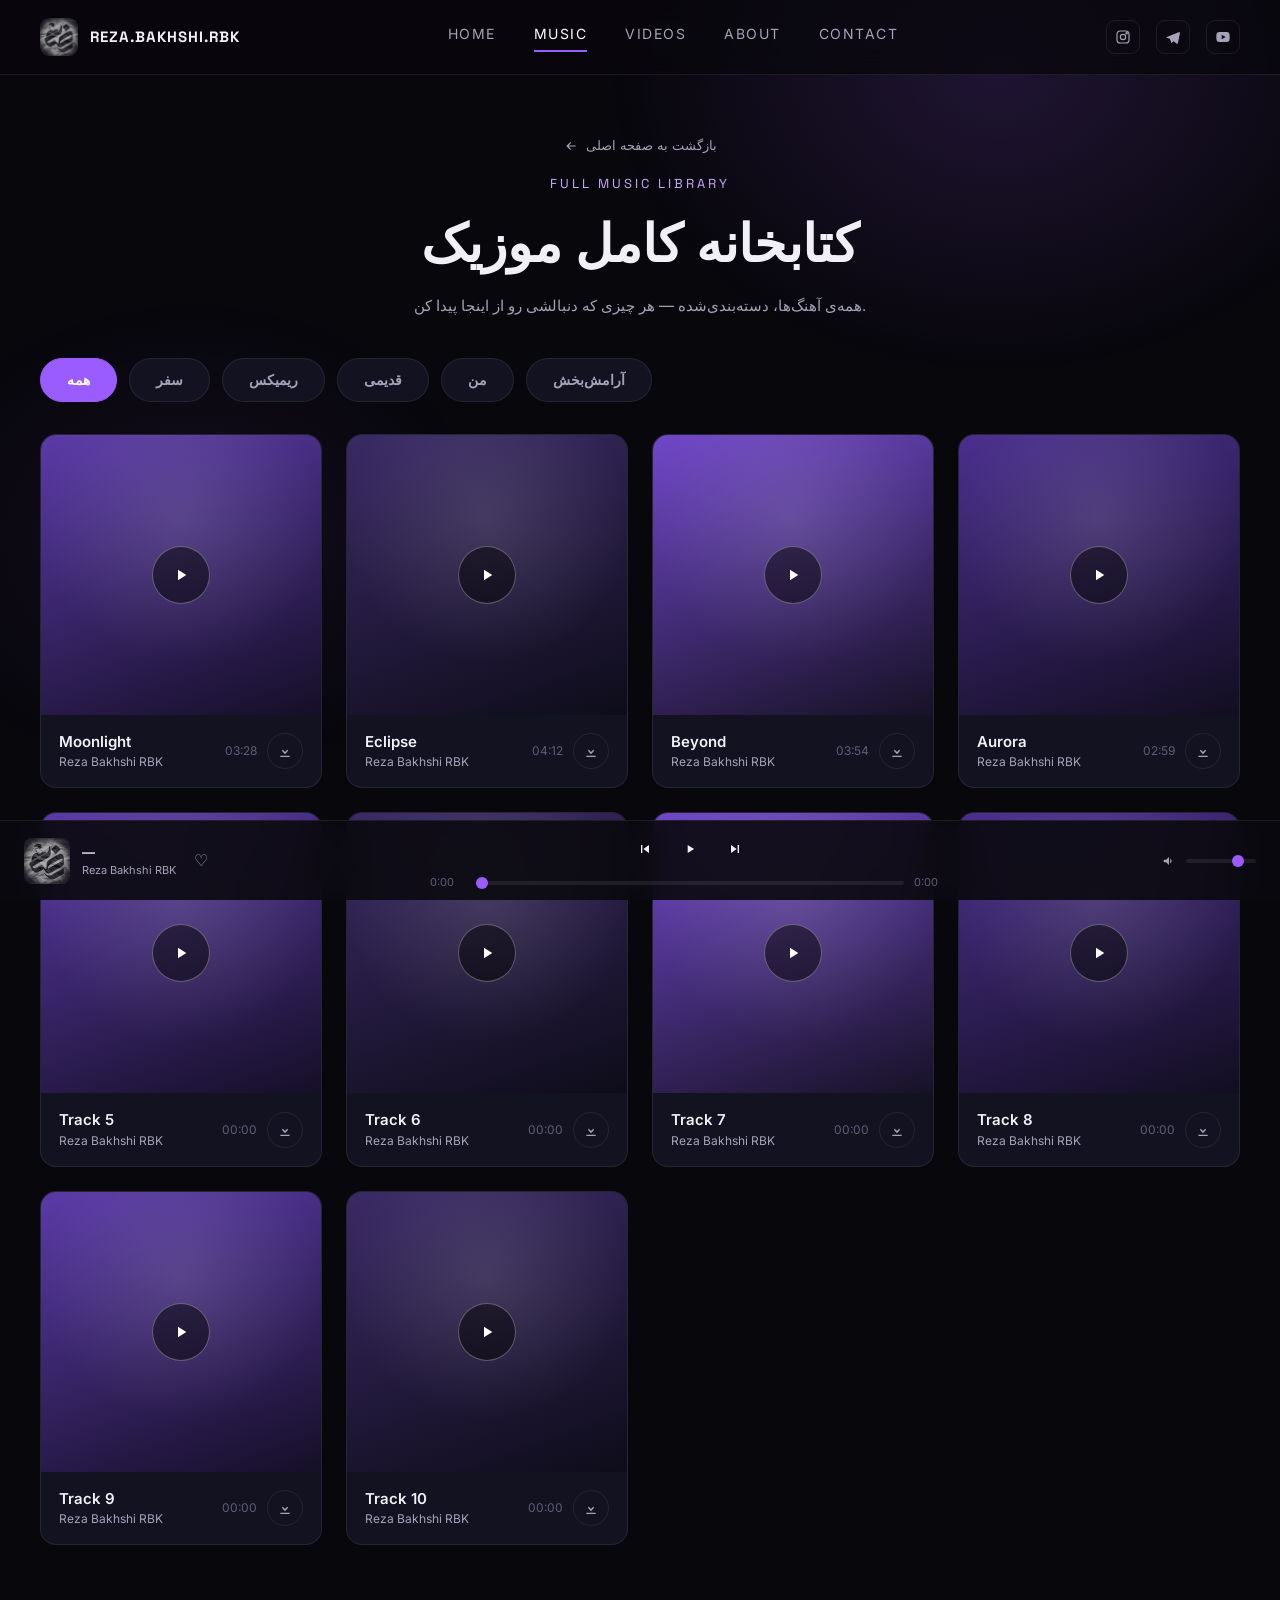
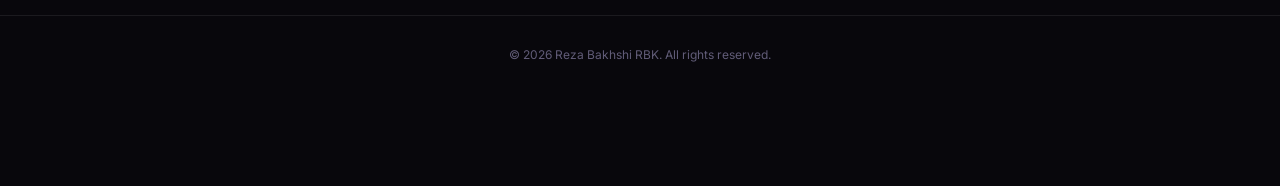
==== music.html @ 6a87a8d0 "Add files via upload" ====
<!DOCTYPE html>
<html lang="en">
<head>
<meta charset="UTF-8">
<meta name="viewport" content="width=device-width, initial-scale=1.0">
<title>Music Library — Reza Bakhshi RBK</title>
<link rel="icon" href="logo.jpg">
<link rel="stylesheet" href="style.css">
<link rel="preconnect" href="https://fonts.googleapis.com">
<link href="https://fonts.googleapis.com/css2?family=Space+Grotesk:wght@400;500;600;700&family=Inter:wght@400;500;600&display=swap" rel="stylesheet">
</head>
<body>

<div class="ambient"></div>

<header>
  <div class="brand">
    <img src="logo.jpg" alt="Reza Bakhshi RBK logo">
    <span class="brand-name">REZA.BAKHSHI.RBK</span>
  </div>
  <nav class="links" id="navLinks">
    <a href="index.html">HOME</a>
    <a href="music.html" class="active">MUSIC</a>
    <a href="videos.html">VIDEOS</a>
    <a href="index.html#about">ABOUT</a>
    <a href="index.html#contact">CONTACT</a>
    <div class="mobile-socials">
      <a href="https://instagram.com/reza.bakhshi.rbk" target="_blank" aria-label="Instagram">
        <svg viewBox="0 0 24 24" fill="none" stroke="currentColor" stroke-width="1.8" width="20" height="20"><rect x="3" y="3" width="18" height="18" rx="5"/><circle cx="12" cy="12" r="4"/><circle cx="17.5" cy="6.5" r="1"/></svg>
      </a>
      <a href="https://t.me/reza_bakhshi_rbk" target="_blank" aria-label="Telegram">
        <svg viewBox="0 0 24 24" fill="currentColor" width="20" height="20"><path d="M21.5 4.5 2.7 11.9c-1.1.45-1.1 1.06-.2 1.34l4.8 1.5 1.9 5.6c.2.6.6.8 1.1.4l2.6-2.2 4.7 3.5c.9.5 1.5.24 1.7-.8l3.1-14.6c.3-1.3-.5-1.9-1.4-1.6Z"/></svg>
      </a>
      <a href="https://youtube.com/@reza.bakhshi.rbk" target="_blank" aria-label="YouTube">
        <svg viewBox="0 0 24 24" fill="currentColor" width="20" height="20"><path d="M22 12s0-3.4-.4-5a3 3 0 0 0-2.1-2.1C17.9 4.5 12 4.5 12 4.5s-5.9 0-7.5.4A3 3 0 0 0 2.4 7C2 8.6 2 12 2 12s0 3.4.4 5a3 3 0 0 0 2.1 2.1c1.6.4 7.5.4 7.5.4s5.9 0 7.5-.4A3 3 0 0 0 21.6 17c.4-1.6.4-5 .4-5ZM10 15.5v-7l6 3.5Z"/></svg>
      </a>
    </div>
  </nav>
  <div style="display:flex;align-items:center;gap:18px;">
    <div class="socials">
      <a href="https://instagram.com/reza.bakhshi.rbk" target="_blank" aria-label="Instagram">
        <svg viewBox="0 0 24 24" fill="none" stroke="currentColor" stroke-width="1.8"><rect x="3" y="3" width="18" height="18" rx="5"/><circle cx="12" cy="12" r="4"/><circle cx="17.5" cy="6.5" r="1"/></svg>
      </a>
      <a href="https://t.me/reza_bakhshi_rbk" target="_blank" aria-label="Telegram">
        <svg viewBox="0 0 24 24" fill="currentColor"><path d="M21.5 4.5 2.7 11.9c-1.1.45-1.1 1.06-.2 1.34l4.8 1.5 1.9 5.6c.2.6.6.8 1.1.4l2.6-2.2 4.7 3.5c.9.5 1.5.24 1.7-.8l3.1-14.6c.3-1.3-.5-1.9-1.4-1.6Z"/></svg>
      </a>
      <a href="https://youtube.com/@reza.bakhshi.rbk" target="_blank" aria-label="YouTube">
        <svg viewBox="0 0 24 24" fill="currentColor"><path d="M22 12s0-3.4-.4-5a3 3 0 0 0-2.1-2.1C17.9 4.5 12 4.5 12 4.5s-5.9 0-7.5.4A3 3 0 0 0 2.4 7C2 8.6 2 12 2 12s0 3.4.4 5a3 3 0 0 0 2.1 2.1c1.6.4 7.5.4 7.5.4s5.9 0 7.5-.4A3 3 0 0 0 21.6 17c.4-1.6.4-5 .4-5ZM10 15.5v-7l6 3.5Z"/></svg>
      </a>
    </div>
    <button class="burger" id="burger" aria-label="menu">☰</button>
  </div>
</header>

<div class="page-hero">
  <a href="index.html" class="back-link">
    <svg viewBox="0 0 24 24"><path d="M20 11H7.8l4.6-4.6L11 5l-7 7 7 7 1.4-1.4L7.8 13H20z"/></svg>
    بازگشت به صفحه اصلی
  </a>
  <div class="eyebrow">FULL MUSIC LIBRARY</div>
  <h1>کتابخانه کامل موزیک</h1>
  <p>همه‌ی آهنگ‌ها، دسته‌بندی‌شده — هر چیزی که دنبالشی رو از اینجا پیدا کن.</p>
</div>

<section class="section" id="music" style="padding-top:20px;">
  <div class="cat-tabs" id="catTabs"></div>
  <div class="track-grid" id="trackGrid"></div>
</section>

<footer>© <span id="year"></span> Reza Bakhshi RBK. All rights reserved.</footer>

<!-- Sticky player -->
<div class="player">
  <div class="p-track">
    <img id="playerCover" src="logo.jpg" alt="cover">
    <div>
      <div class="p-title" id="playerTitle">—</div>
      <div class="p-artist" id="playerArtist">Reza Bakhshi RBK</div>
    </div>
    <button class="player-heart" id="heartBtn" aria-label="like">♡</button>
  </div>
  <div class="p-center">
    <div class="p-controls">
      <button id="prevBtn" aria-label="previous"><svg viewBox="0 0 24 24"><path d="M6 6h2v12H6zm3.5 6 8.5 6V6z"/></svg></button>
      <button class="p-play" id="playBtn" aria-label="play"><svg viewBox="0 0 24 24"><path d="M8 5v14l11-7z"/></svg></button>
      <button id="nextBtn" aria-label="next"><svg viewBox="0 0 24 24"><path d="M16 6h2v12h-2zM6 6l8.5 6L6 18z"/></svg></button>
    </div>
    <div class="p-seek">
      <span id="curTime">0:00</span>
      <input type="range" id="seek" value="0" min="0" max="100" step="0.1">
      <span id="durTime">0:00</span>
    </div>
  </div>
  <div class="p-right">
    <svg viewBox="0 0 24 24"><path d="M3 10v4h4l5 5V5L7 10H3zm13.5 2a4.5 4.5 0 0 0-2.5-4v8a4.5 4.5 0 0 0 2.5-4z"/></svg>
    <input type="range" id="volume" min="0" max="1" step="0.01" value="0.8">
  </div>
</div>
<audio id="audio"></audio>

<script>
document.getElementById('year').textContent = new Date().getFullYear();

/* ---- burger menu ---- */
const burger = document.getElementById('burger');
const navLinks = document.getElementById('navLinks');
burger.addEventListener('click', () => navLinks.classList.toggle('open'));

/* =========================================================
   THE FULL MUSIC LIBRARY. Add as many tracks as you want here.

   src: EITHER a full link (like your reza-board worker link)
   OR a relative path to a file next to this html file, e.g.
   "music/track1.mp3" (put the actual file in a "music" folder).
   cover: optional path to a real image, e.g. "covers/track1.jpg".
   Leave it "" to use the color gradient instead.
   artist: the text shown under the track title — edit freely.
   category: must match one of the "key" values in CATEGORIES
   below (e.g. "travel", "remix", "old", "chill").
========================================================= */
const CATEGORIES = [
  { key: "all",    label: "همه" },
  { key: "travel", label: "سفر" },
  { key: "remix",  label: "ریمیکس" },
  { key: "old",    label: "قدیمی" },
  { key: "me",    label: "من" },
  { key: "chill",  label: "آرامش‌بخش" }
	
];

const TRACKS = [
  { title: "Moonlight", artist: "Reza Bakhshi RBK", src: "", cover: "", cover1:"#5b3aa8", cover2:"#150f27", duration: "03:28", category: "travel" },
  { title: "Eclipse",   artist: "Reza Bakhshi RBK", src: "", cover: "", cover1:"#3a2a66", cover2:"#0e0c19", duration: "04:12", category: "remix" },
  { title: "Beyond",    artist: "Reza Bakhshi RBK", src: "", cover: "", cover1:"#7047c9", cover2:"#171226", duration: "03:54", category: "old" },
  { title: "Aurora",    artist: "Reza Bakhshi RBK", src: "", cover: "", cover1:"#4b2f8f", cover2:"#120e20", duration: "02:59", category: "chill" },
  { title: "Track 5",   artist: "Reza Bakhshi RBK", src: "", cover: "", cover1:"#5b3aa8", cover2:"#150f27", duration: "00:00", category: "travel" },
  { title: "Track 6",   artist: "Reza Bakhshi RBK", src: "", cover: "", cover1:"#3a2a66", cover2:"#0e0c19", duration: "00:00", category: "remix" },
  { title: "Track 7",   artist: "Reza Bakhshi RBK", src: "", cover: "", cover1:"#7047c9", cover2:"#171226", duration: "00:00", category: "old" },
  { title: "Track 8",   artist: "Reza Bakhshi RBK", src: "", cover: "", cover1:"#4b2f8f", cover2:"#120e20", duration: "00:00", category: "chill" },
  { title: "Track 9",   artist: "Reza Bakhshi RBK", src: "", cover: "", cover1:"#5b3aa8", cover2:"#150f27", duration: "00:00", category: "travel" },
  { title: "Track 10",  artist: "Reza Bakhshi RBK", src: "", cover: "", cover1:"#3a2a66", cover2:"#0e0c19", duration: "00:00", category: "remix" }
];

/* ---- category tabs ---- */
const catTabs = document.getElementById('catTabs');
let activeCat = 'all';
CATEGORIES.forEach(c => {
  const btn = document.createElement('button');
  btn.className = 'cat-tab' + (c.key === 'all' ? ' active' : '');
  btn.textContent = c.label;
  btn.addEventListener('click', () => {
    activeCat = c.key;
    catTabs.querySelectorAll('.cat-tab').forEach(b => b.classList.remove('active'));
    btn.classList.add('active');
    renderTracks();
  });
  catTabs.appendChild(btn);
});

/* ---- render track grid (filterable) ---- */
const trackGrid = document.getElementById('trackGrid');
function renderTracks(){
  trackGrid.innerHTML = '';
  TRACKS.forEach((t, i) => {
    if (activeCat !== 'all' && t.category !== activeCat) return;
    const card = document.createElement('div');
    card.className = 'track-card';
    card.style.setProperty('--cover1', t.cover1);
    card.style.setProperty('--cover2', t.cover2);
    card.innerHTML = `
      <div class="track-cover">
        ${t.cover ? `<img src="${t.cover}" alt="${t.title} cover">` : ''}
        <div class="play-dot"><svg viewBox="0 0 24 24"><path d="M8 5v14l11-7z"/></svg></div>
      </div>
      <div class="track-info">
        <div>
          <div class="name">${t.title}</div>
          <div class="artist">${t.artist || 'Reza Bakhshi RBK'}</div>
        </div>
        <div style="display:flex;align-items:center;gap:10px;">
          <div class="len">${t.duration}</div>
          <a class="dl-btn" href="${t.src}" download title="Download" aria-label="Download ${t.title}">
            <svg viewBox="0 0 24 24"><path d="M12 3v10.6l3.3-3.3 1.4 1.4L12 17l-4.7-5.3 1.4-1.4 3.3 3.3V3zM5 19h14v2H5z"/></svg>
          </a>
        </div>
      </div>`;
    card.querySelector('.track-cover').addEventListener('click', () => playTrack(i));
    card.querySelector('.dl-btn').addEventListener('click', e => e.stopPropagation());
    trackGrid.appendChild(card);
  });
}
renderTracks();

/* ---- player logic ---- */
const audio = document.getElementById('audio');
const playBtn = document.getElementById('playBtn');
const seek = document.getElementById('seek');
const curTime = document.getElementById('curTime');
const durTime = document.getElementById('durTime');
const volume = document.getElementById('volume');
const heartBtn = document.getElementById('heartBtn');
let current = 0;
let liked = false;

function fmt(s){
  if (!isFinite(s)) return "0:00";
  const m = Math.floor(s/60), sec = Math.floor(s%60);
  return m + ":" + String(sec).padStart(2,'0');
}

function playTrack(i){
  current = i;
  const t = TRACKS[i];
  document.getElementById('playerTitle').textContent = t.title;
  document.getElementById('playerArtist').textContent = t.artist || 'Reza Bakhshi RBK';
  if (t.src){
    audio.src = t.src;
    audio.play().catch(()=>{});
    setPlayIcon(true);
  } else {
    setPlayIcon(false);
    alert("این آهنگ هنوز فایل ندارد. یک فایل mp3 به پوشه music اضافه کن و مسیرش را در لیست TRACKS داخل کد بنویس.");
  }
}

function setPlayIcon(isPlaying){
  playBtn.innerHTML = isPlaying
    ? '<svg viewBox="0 0 24 24"><path d="M6 5h4v14H6zm8 0h4v14h-4z"/></svg>'
    : '<svg viewBox="0 0 24 24"><path d="M8 5v14l11-7z"/></svg>';
}

playBtn.addEventListener('click', () => {
  if (!audio.src){ playTrack(current); return; }
  if (audio.paused){ audio.play(); setPlayIcon(true); }
  else { audio.pause(); setPlayIcon(false); }
});

document.getElementById('nextBtn').addEventListener('click', () => playTrack((current+1) % TRACKS.length));
document.getElementById('prevBtn').addEventListener('click', () => playTrack((current-1+TRACKS.length) % TRACKS.length));

audio.addEventListener('timeupdate', () => {
  if (!audio.duration) return;
  seek.value = (audio.currentTime / audio.duration) * 100;
  curTime.textContent = fmt(audio.currentTime);
  durTime.textContent = fmt(audio.duration);
});
seek.addEventListener('input', () => {
  if (audio.duration) audio.currentTime = (seek.value/100) * audio.duration;
});
volume.addEventListener('input', () => audio.volume = volume.value);
audio.volume = 0.8;

heartBtn.addEventListener('click', () => {
  liked = !liked;
  heartBtn.textContent = liked ? '♥' : '♡';
  heartBtn.classList.toggle('on', liked);
});
</script>
</body>
</html>
---- style.css ----
:root{
  --bg:#08070c;
  --bg-panel:#0f0e16;
  --bg-card:#131220;
  --line:rgba(255,255,255,0.08);
  --violet:#9b5cff;
  --violet-soft:#c9aaff;
  --violet-dim:rgba(155,92,255,0.15);
  --text:#f2f0f7;
  --text-dim:#a6a2b8;
  --text-faint:#615c78;
  --font-display:'Space Grotesk',sans-serif;
  --font-body:'Inter',sans-serif;
}
*{margin:0;padding:0;box-sizing:border-box;}
html{scroll-behavior:smooth;}
@media (prefers-reduced-motion: reduce){
  html{scroll-behavior:auto;}
  *{animation-duration:0.01ms !important; transition-duration:0.01ms !important;}
}
body{
  background:var(--bg);
  color:var(--text);
  font-family:var(--font-body);
  line-height:1.5;
  overflow-x:hidden;
  padding-bottom:92px;
}
a{color:inherit;text-decoration:none;}
::selection{background:var(--violet);color:#fff;}

/* ambient glow background */
.ambient{
  position:fixed;inset:0;z-index:0;pointer-events:none;
  background:
    radial-gradient(650px 500px at 78% 8%, rgba(155,92,255,0.16), transparent 60%),
    radial-gradient(500px 400px at 15% 60%, rgba(155,92,255,0.08), transparent 60%);
}

/* ===== NAV ===== */
header{
  position:sticky;top:0;z-index:50;
  display:flex;align-items:center;justify-content:space-between;
  padding:18px 40px;
  background:rgba(8,7,12,0.75);
  backdrop-filter:blur(14px);
  border-bottom:1px solid var(--line);
}
.brand{display:flex;align-items:center;gap:12px;}
.brand img{width:38px;height:38px;border-radius:9px;object-fit:cover;}
.brand-name{font-family:var(--font-display);font-weight:700;letter-spacing:1px;font-size:15px;}
nav.links{display:flex;gap:38px;}
nav.links a{
  font-size:14px;letter-spacing:1.5px;color:var(--text-dim);
  padding-bottom:6px;border-bottom:2px solid transparent;
  transition:color .2s ease, border-color .2s ease;
}
nav.links a.active,nav.links a:hover{color:#fff;border-color:var(--violet);}
.socials{display:flex;gap:16px;align-items:center;}
.socials a{width:34px;height:34px;border:1px solid var(--line);border-radius:9px;display:flex;align-items:center;justify-content:center;color:var(--text-dim);transition:.2s;}
.socials a:hover{color:#fff;border-color:var(--violet);background:var(--violet-dim);}
.socials svg{width:16px;height:16px;}
.burger{display:none;background:none;border:none;color:#fff;font-size:22px;cursor:pointer;}

@media (max-width:900px){
  header{padding:14px 20px;}
  .brand-name{font-size:13px;}
  nav.links{position:fixed;top:66px;left:0;right:0;background:var(--bg-panel);flex-direction:column;gap:0;
    transform:translateY(-140%);transition:transform .3s ease;border-bottom:1px solid var(--line);
    max-height:calc(100vh - 66px);overflow-y:auto;}
  nav.links.open{transform:translateY(0);}
  nav.links a{padding:18px 24px;border-bottom:1px solid var(--line);width:100%;font-size:15px;}
  .burger{display:block;}
  header .socials{display:none;}
  nav.links .mobile-socials{
    display:flex;gap:16px;align-items:center;padding:20px 24px;
  }
}
@media (min-width:901px){
  nav.links .mobile-socials{display:none;}
}

/* ===== HERO ===== */
.hero{
  position:relative;z-index:1;
  display:grid;grid-template-columns:1fr 1fr;gap:20px;
  padding:70px 40px 40px;
  align-items:center;
}
.hero-copy .eyebrow{color:var(--violet-soft);font-size:13px;letter-spacing:3px;font-family:var(--font-display);}
.hero-copy h1{
  font-family:var(--font-display);font-weight:700;
  font-size:clamp(42px,6vw,74px);line-height:1.02;margin:10px 0 4px;
  letter-spacing:-1px;
}
.hero-copy h1 span{color:var(--violet);}
.hero-copy .role{color:var(--text-dim);font-size:15px;letter-spacing:3px;margin:18px 0 34px;}

/* ===== BUTTONS (bigger) ===== */
.btn{
  display:inline-flex;align-items:center;gap:12px;
  padding:18px 34px;border-radius:999px;border:1px solid var(--violet);
  background:var(--violet-dim);color:#fff;font-weight:700;font-size:15px;
  letter-spacing:.5px;
  cursor:pointer;transition:.2s;
}
.btn:hover{background:var(--violet);box-shadow:0 0 34px rgba(155,92,255,0.55);}
.btn svg{width:16px;height:16px;fill:currentColor;}
.btn.btn-lg{padding:20px 40px;font-size:16px;}
.btn.btn-outline{background:transparent;}
@media (max-width:600px){
  .btn{padding:16px 26px;font-size:14px;width:100%;justify-content:center;}
  .btn.btn-lg{padding:18px 26px;font-size:15px;}
}

.hero-art{position:relative;display:flex;justify-content:center;align-items:center;}
.hero-art img{
  width:min(480px,90%);border-radius:24px;filter:drop-shadow(0 0 60px rgba(155,92,255,0.25));
  animation:float 7s ease-in-out infinite;
}
@keyframes float{0%,100%{transform:translateY(0)}50%{transform:translateY(-14px)}}

.now-playing{
  position:absolute;right:0;bottom:-10px;width:230px;
  background:var(--bg-card);border:1px solid var(--line);border-radius:16px;padding:16px;
  box-shadow:0 20px 50px rgba(0,0,0,0.5);
}
.now-playing .label{font-size:10px;letter-spacing:2px;color:var(--text-faint);margin-bottom:10px;}
.np-row{display:flex;gap:10px;align-items:center;}
.np-row img{width:44px;height:44px;border-radius:8px;object-fit:cover;}
.np-title{font-size:13px;font-weight:600;}
.np-artist{font-size:11px;color:var(--text-dim);}
@media (max-width:900px){
  .hero{grid-template-columns:1fr;text-align:center;padding:32px 20px 20px;}
  .hero-copy .role{margin:14px auto 26px;letter-spacing:1.5px;}
  .hero-copy .eyebrow{letter-spacing:1.5px;font-size:12px;}
  .hero-art{flex-direction:column;gap:20px;}
  .now-playing{position:static;margin:0 auto;width:min(230px,100%);}
}

/* ===== PAGE HEADER (for library pages) ===== */
.page-hero{
  position:relative;z-index:1;padding:60px 40px 20px;text-align:center;
}
.page-hero .eyebrow{color:var(--violet-soft);font-size:13px;letter-spacing:3px;font-family:var(--font-display);}
.page-hero h1{font-family:var(--font-display);font-weight:700;font-size:clamp(34px,5vw,52px);margin:12px 0;}
.page-hero p{color:var(--text-dim);font-size:15px;max-width:520px;margin:0 auto;}
.back-link{
  display:inline-flex;align-items:center;gap:8px;color:var(--text-dim);font-size:13px;
  margin-bottom:18px;transition:.2s;
}
.back-link:hover{color:#fff;}
.back-link svg{width:14px;height:14px;fill:currentColor;}

/* ===== SECTION HEADS ===== */
.section{position:relative;z-index:1;padding:70px 40px;}
@media (max-width:900px){
  .section{padding:44px 20px;}
  .page-hero{padding:36px 20px 16px;}
}
.section-head{display:flex;align-items:baseline;justify-content:space-between;margin-bottom:32px;flex-wrap:wrap;gap:10px;}
.section-head h2{font-family:var(--font-display);font-size:30px;letter-spacing:1px;}
.section-head .sub{color:var(--text-faint);font-size:13px;}

.section-footer{display:flex;justify-content:center;margin-top:40px;}

/* ===== RELEASES / TRACK GRID ===== */
.track-grid{display:grid;grid-template-columns:repeat(auto-fill,minmax(230px,1fr));gap:24px;}

.cat-tabs{display:flex;gap:12px;flex-wrap:wrap;margin-bottom:32px;}
.cat-tab{
  padding:13px 26px;border-radius:999px;border:1px solid var(--line);
  background:var(--bg-card);color:var(--text-dim);font-size:14px;font-weight:600;
  cursor:pointer;transition:.2s;
}
.cat-tab:hover{color:#fff;border-color:var(--violet);}
.cat-tab.active{background:var(--violet);border-color:var(--violet);color:#fff;}

.track-card{
  background:var(--bg-card);border:1px solid var(--line);border-radius:16px;overflow:hidden;
  transition:transform .25s ease,border-color .25s ease;cursor:pointer;
}
.track-card:hover{transform:translateY(-6px);border-color:var(--violet);}
.track-cover{
  aspect-ratio:1/1;position:relative;display:flex;align-items:center;justify-content:center;
  background:linear-gradient(160deg,var(--cover1,#3a2a66),var(--cover2,#120f22));
}
.track-cover::after{content:"";position:absolute;inset:0;background:radial-gradient(circle at 50% 30%,rgba(255,255,255,0.12),transparent 60%);}
.track-cover img{position:absolute;inset:0;width:100%;height:100%;object-fit:cover;}
.play-dot{
  width:58px;height:58px;border-radius:50%;background:rgba(0,0,0,0.5);border:1px solid rgba(255,255,255,0.3);
  display:flex;align-items:center;justify-content:center;z-index:2;transition:.2s;
}
.track-card:hover .play-dot{background:var(--violet);border-color:var(--violet);}
.play-dot svg{width:18px;height:18px;fill:#fff;}
.track-info{padding:16px 18px;display:flex;justify-content:space-between;align-items:center;}
.track-info .name{font-size:15px;font-weight:600;}
.track-info .artist{font-size:12px;color:var(--text-dim);}
.track-info .len{font-size:12px;color:var(--text-faint);}
@media (max-width:900px){
  .play-dot{width:66px;height:66px;background:rgba(0,0,0,0.65);}
  .play-dot svg{width:22px;height:22px;}
}

/* ===== ABOUT ===== */
.about-wrap{display:grid;grid-template-columns:1fr 1fr;gap:50px;align-items:center;}
.about-wrap .eyebrow{color:var(--violet-soft);font-size:12px;letter-spacing:3px;margin-bottom:14px;}
.about-wrap p{color:var(--text-dim);font-size:15px;max-width:480px;margin-bottom:26px;}
.about-art{
  aspect-ratio:16/11;border-radius:20px;
  background:radial-gradient(circle at 60% 40%,var(--violet-dim),transparent 70%),var(--bg-card);
  border:1px solid var(--line);
  display:flex;align-items:center;justify-content:center;
}
.about-art img{width:55%;filter:drop-shadow(0 0 40px rgba(155,92,255,0.3));}
@media (max-width:900px){.about-wrap{grid-template-columns:1fr;}}

/* ===== VIDEOS ===== */
.video-grid{display:grid;grid-template-columns:repeat(auto-fill,minmax(300px,1fr));gap:24px;}
.video-card{border:1px solid var(--line);border-radius:16px;overflow:hidden;background:var(--bg-card);}
.video-card .frame-wrap{position:relative;aspect-ratio:16/9;background:#000;}
.video-card video{width:100%;height:100%;display:block;}
.video-card .vt{padding:14px 18px;font-size:14px;font-weight:600;display:flex;align-items:center;justify-content:space-between;gap:10px;}
.video-card .vt .cat{display:block;font-size:11px;font-weight:500;color:var(--text-faint);margin-top:3px;}

.dl-btn{
  flex-shrink:0;width:36px;height:36px;border-radius:50%;
  display:flex;align-items:center;justify-content:center;
  border:1px solid var(--line);color:var(--text-dim);
  transition:.2s;
}
.dl-btn svg{width:16px;height:16px;fill:currentColor;}
.dl-btn:hover{color:#fff;border-color:var(--violet);background:var(--violet-dim);}
@media (max-width:900px){
  .dl-btn{width:42px;height:42px;}
  .dl-btn svg{width:18px;height:18px;}
}

/* ===== CONTACT ===== */
.contact-wrap{display:grid;grid-template-columns:1fr 1fr;gap:50px;}
.contact-wrap form{display:flex;flex-direction:column;gap:14px;}
.contact-wrap input,.contact-wrap textarea{
  background:var(--bg-card);border:1px solid var(--line);border-radius:10px;
  padding:14px 16px;color:#fff;font-family:var(--font-body);font-size:14px;
}
.contact-wrap textarea{min-height:120px;resize:vertical;}
.contact-wrap input:focus,.contact-wrap textarea:focus{outline:2px solid var(--violet);border-color:transparent;}
.contact-side{display:flex;flex-direction:column;justify-content:center;gap:18px;}
.contact-side .eyebrow{color:var(--violet-soft);font-size:12px;letter-spacing:3px;}
.contact-side p{color:var(--text-dim);font-size:15px;}
@media (max-width:900px){.contact-wrap{grid-template-columns:1fr;}}

footer{
  position:relative;z-index:1;text-align:center;padding:30px;color:var(--text-faint);font-size:12px;
  border-top:1px solid var(--line);
}

/* ===== STICKY PLAYER ===== */
.player{
  position:fixed;bottom:0;left:0;right:0;z-index:60;height:80px;
  background:rgba(10,9,15,0.9);backdrop-filter:blur(16px);
  border-top:1px solid var(--line);
  display:flex;align-items:center;gap:20px;padding:0 24px;
}
.player .p-track{display:flex;align-items:center;gap:12px;width:220px;flex-shrink:0;}
.player .p-track img{width:46px;height:46px;border-radius:8px;}
.player .p-title{font-size:13px;font-weight:600;}
.player .p-artist{font-size:11px;color:var(--text-dim);}
.player-heart{margin-left:6px;background:none;border:none;color:var(--text-dim);cursor:pointer;font-size:16px;}
.player-heart.on{color:var(--violet);}

.p-center{flex:1;display:flex;flex-direction:column;align-items:center;gap:6px;min-width:0;}
.p-controls{display:flex;align-items:center;gap:18px;}
.p-controls button{background:none;border:none;color:var(--text);cursor:pointer;display:flex;align-items:center;}
.p-controls svg{width:16px;height:16px;fill:currentColor;}
.p-play{width:38px;height:38px;border-radius:50%;background:var(--violet);display:flex;align-items:center;justify-content:center;}
.p-play svg{width:14px;height:14px;}
.p-seek{display:flex;align-items:center;gap:10px;width:100%;max-width:520px;}
.p-seek span{font-size:11px;color:var(--text-faint);width:36px;}
.p-seek input[type=range]{flex:1;}

input[type=range]{
  -webkit-appearance:none;height:4px;background:var(--line);border-radius:2px;
}
input[type=range]::-webkit-slider-thumb{
  -webkit-appearance:none;width:12px;height:12px;border-radius:50%;background:var(--violet);cursor:pointer;
}

.p-right{display:flex;align-items:center;gap:10px;width:120px;justify-content:flex-end;flex-shrink:0;}
.p-right svg{width:14px;height:14px;fill:var(--text-dim);}
.p-right input[type=range]{width:70px;}

@media (max-width:760px){
  .player{padding:0 14px;gap:10px;height:88px;}
  .p-track{width:auto;}
  .p-track img{width:40px;height:40px;}
  .p-right{display:none;}
  .p-seek{max-width:none;}
  .p-controls{gap:22px;}
  .p-controls svg{width:20px;height:20px;}
  .p-play{width:46px;height:46px;}
  .p-play svg{width:18px;height:18px;}
}
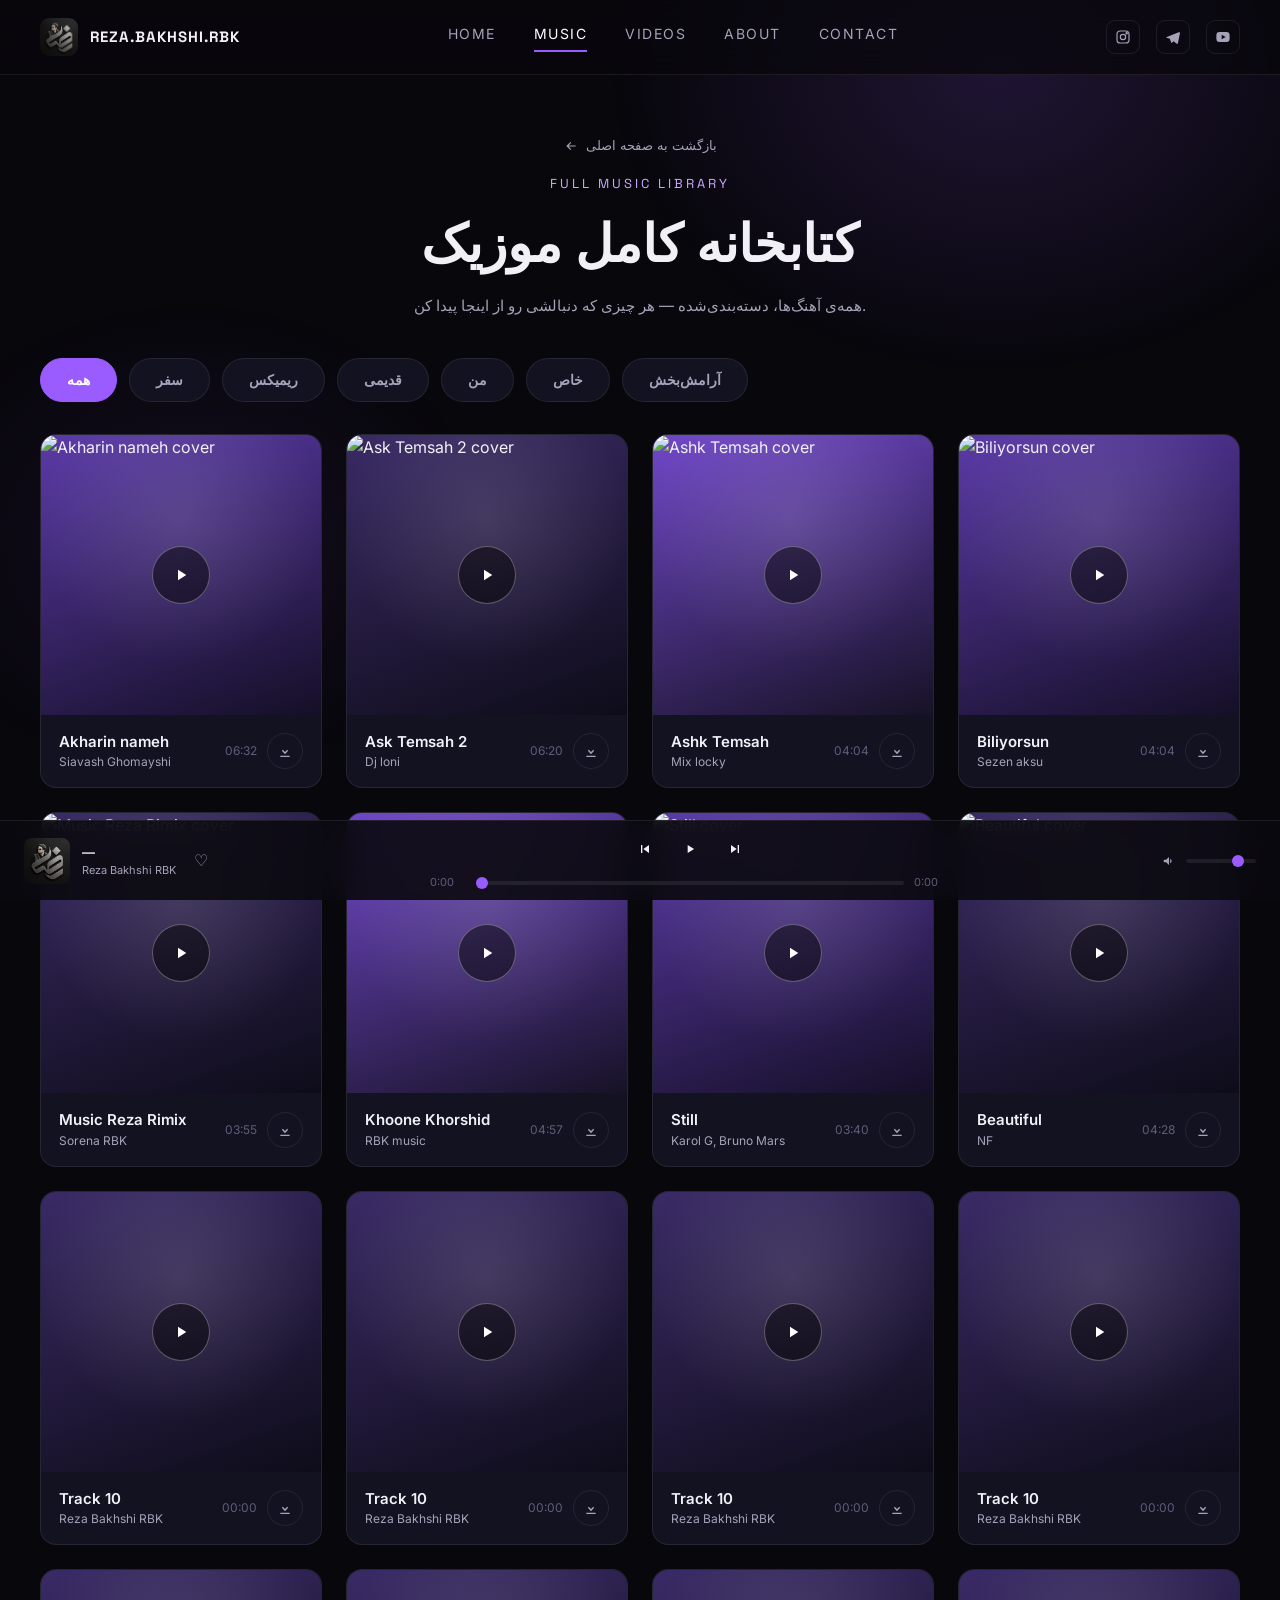
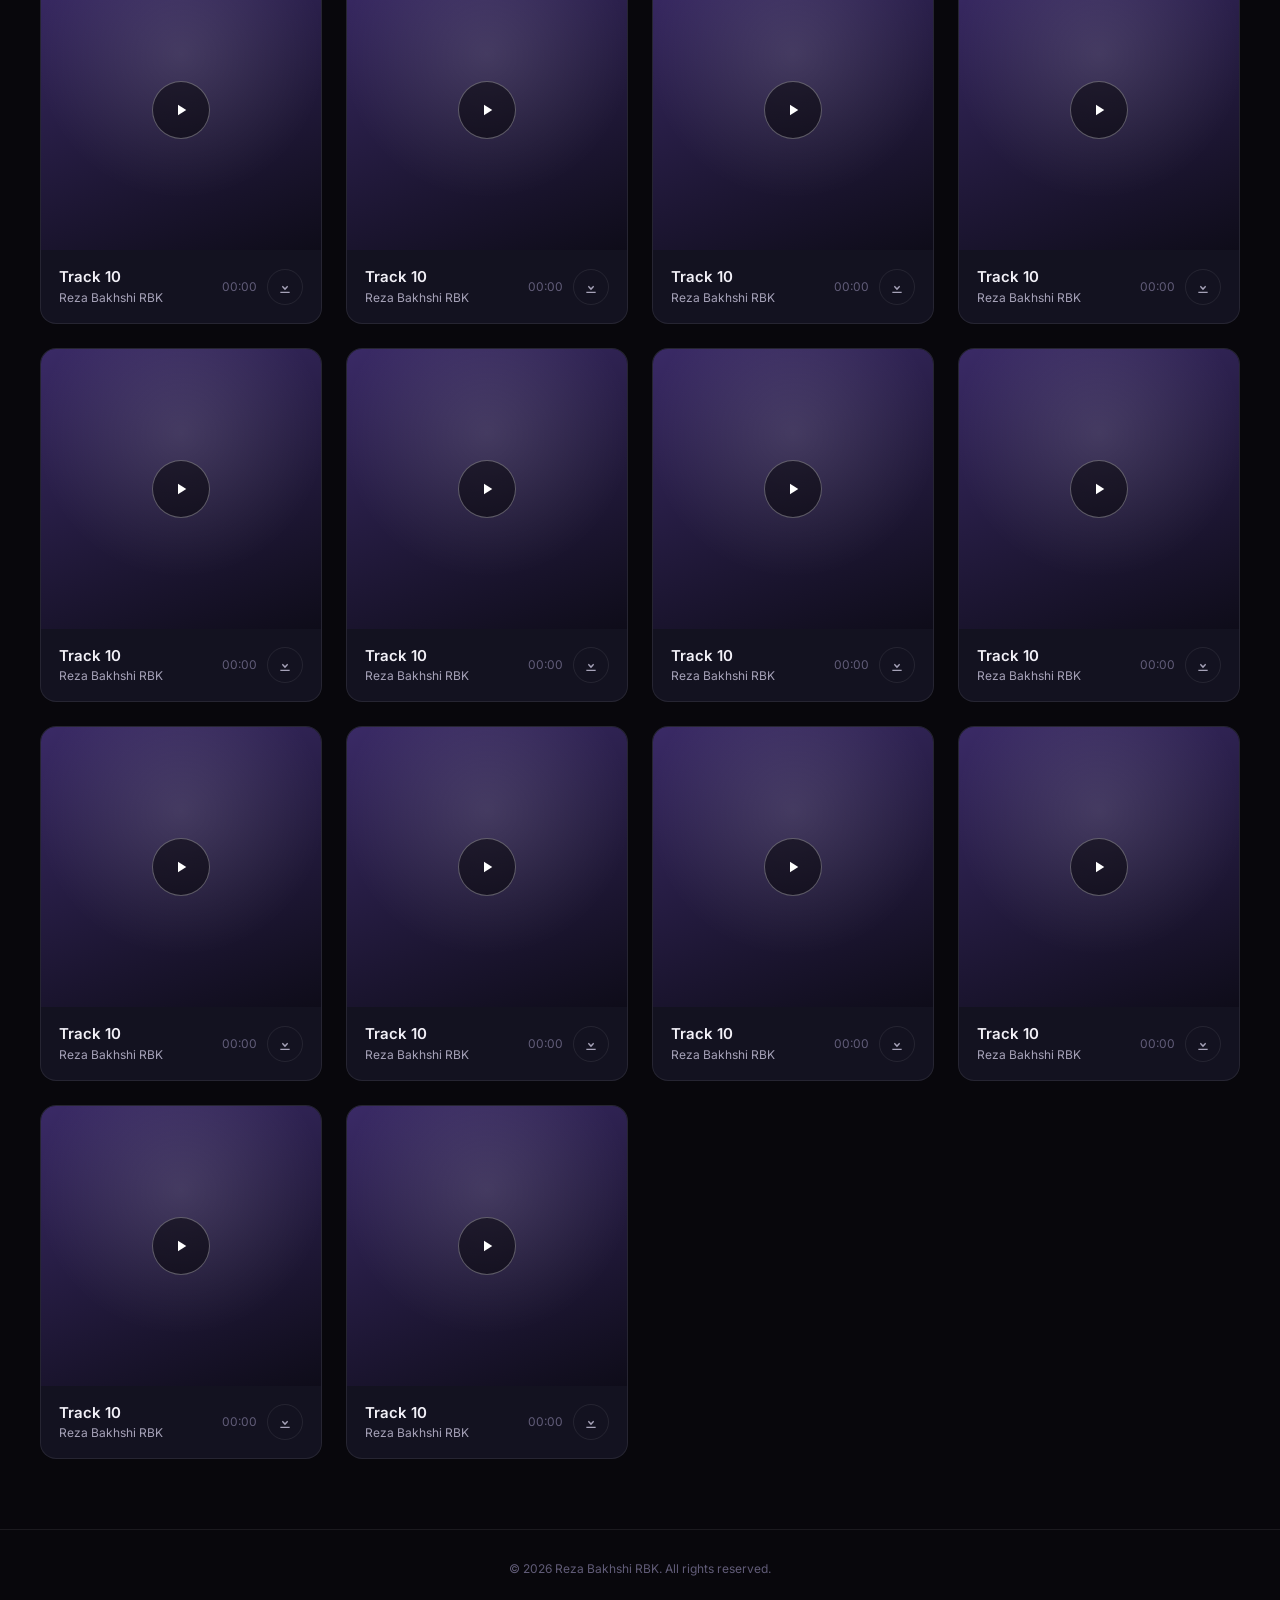
==== commit f66f06a3: "Update music.html" ====
--- a/music.html
+++ b/music.html
@@ -124,21 +124,42 @@
   { key: "remix",  label: "ریمیکس" },
   { key: "old",    label: "قدیمی" },
   { key: "me",    label: "من" },
+	{ key: "khas",  label: "خاص" },
   { key: "chill",  label: "آرامش‌بخش" }
 	
 ];
 
 const TRACKS = [
-  { title: "Moonlight", artist: "Reza Bakhshi RBK", src: "", cover: "", cover1:"#5b3aa8", cover2:"#150f27", duration: "03:28", category: "travel" },
-  { title: "Eclipse",   artist: "Reza Bakhshi RBK", src: "", cover: "", cover1:"#3a2a66", cover2:"#0e0c19", duration: "04:12", category: "remix" },
-  { title: "Beyond",    artist: "Reza Bakhshi RBK", src: "", cover: "", cover1:"#7047c9", cover2:"#171226", duration: "03:54", category: "old" },
-  { title: "Aurora",    artist: "Reza Bakhshi RBK", src: "", cover: "", cover1:"#4b2f8f", cover2:"#120e20", duration: "02:59", category: "chill" },
-  { title: "Track 5",   artist: "Reza Bakhshi RBK", src: "", cover: "", cover1:"#5b3aa8", cover2:"#150f27", duration: "00:00", category: "travel" },
-  { title: "Track 6",   artist: "Reza Bakhshi RBK", src: "", cover: "", cover1:"#3a2a66", cover2:"#0e0c19", duration: "00:00", category: "remix" },
-  { title: "Track 7",   artist: "Reza Bakhshi RBK", src: "", cover: "", cover1:"#7047c9", cover2:"#171226", duration: "00:00", category: "old" },
-  { title: "Track 8",   artist: "Reza Bakhshi RBK", src: "", cover: "", cover1:"#4b2f8f", cover2:"#120e20", duration: "00:00", category: "chill" },
-  { title: "Track 9",   artist: "Reza Bakhshi RBK", src: "", cover: "", cover1:"#5b3aa8", cover2:"#150f27", duration: "00:00", category: "travel" },
-  { title: "Track 10",  artist: "Reza Bakhshi RBK", src: "", cover: "", cover1:"#3a2a66", cover2:"#0e0c19", duration: "00:00", category: "remix" }
+  { title: "Akharin nameh",
+   artist: "Siavash Ghomayshi",
+   src: "https://reza-board.reza-bakhshi-srbk.workers.dev/download/CQACAgQAAxkBAAPTanQucSejM16h02vHOlqW_8Zm_YEAAgYHAALfx61QWTcpVVnFl_g9BA/music/file_252.mp3",
+   cover: "https://reza-board.reza-bakhshi-srbk.workers.dev/download/AgACAgQAAxkBAAPXanSaM9bXxlYmsRZQN62D4i8i7bQAAkcOaxtkY6lTh2dOu-xfR8IBAAMCAAN5AAM9BA/photos/file_260.jpg", cover1:"#5b3aa8", cover2:"#150f27",
+   duration: "06:32" , category: ["travel", "old"] },
+  { title: "Ask Temsah 2",   artist: "Dj loni", src: "https://search.eitaa.com/?url=https://reza-board.reza-bakhshi-srbk.workers.dev/download/CQACAgQAAxkBAAPjana2b_9spcD_AZzwlQhGBRGc5ZIAAjcuAAJpQKlT0AUqEIgfdxg9BA/music/file_278.mp3", cover: "https://reza-board.reza-bakhshi-srbk.workers.dev/download/AgACAgQAAxkBAAPlana2kQV1VLmhXXndwWKr0w_vnbEAAmcQaxuCGrlTAZMFltOyP0MBAAMCAAN5AAM9BA/photos/file_281.jpg", cover1:"#3a2a66", cover2:"#0e0c19", duration: "06:20", category: "remix" },
+  { title: "Ashk Temsah",    artist: "Mix locky", src: "https://reza-board.reza-bakhshi-srbk.workers.dev/download/CQACAgQAAxkBAAPnana3bI5BxRJIUup3gzl5KNqc2HUAAjguAAJpQKlTA-jUWMBw2i09BA/music/file_283.mp3", cover: "https://reza-board.reza-bakhshi-srbk.workers.dev/download/AgACAgQAAxkBAAPpana5hW5iJXF7fhrNkgmIGS3AA_8AAmgQaxuCGrlTj1yeqLofuC0BAAMCAAN5AAM9BA/photos/file_285.jpg", cover1:"#7047c9", cover2:"#171226", duration: "04:04", category: "remix" },
+  { title: "Biliyorsun", artist: "Sezen aksu", src: "https://reza-board.reza-bakhshi-srbk.workers.dev/download/CQACAgQAAxkBAAPranbENJY23ya0cZhWad-DJGHszhoAAmcGAAIlVMlS_VcirKfcxnw9BA/music/file_294.mp3", cover: "https://reza-board.reza-bakhshi-srbk.workers.dev/download/AAMCBAADGQEAA-tqdsQ0ljbfJrRxmFZp34MkYezOGgACZwYAAiVUyVL9VyKsp9zGfAEAB3MAAz0E/thumbnails/file_293.jpg", cover1:"#5b3aa8", cover2:"#150f27", duration: "04:04", category: "khas" },
+  { title: "Music Reza Rimix", artist: "Sorena RBK", src: "https://reza-board.reza-bakhshi-srbk.workers.dev/download/CQACAgQAAxkBAAPtanbKbk9Of_Q3ZtQtZ5KXWJRFOS4AAk0WAAIZTGhT1r4_7ttzcas9BA/music/file_295.mp3",cover:"https://reza-board.reza-bakhshi-srbk.workers.dev/download/AgACAgQAAxkBAAP1anbXyTpSii-mqC0oJew1eNoPx-sAAoQQaxuCGrlTBUs8AgrgTG4BAAMCAAN5AAM9BA/photos/file_304.jpg", cover1:"#3a2a66", cover2:"#0e0c19", duration: "03:55", category: "remix" },
+  {title: "Khoone Khorshid", artist: "RBK music", src: "https://reza-board.reza-bakhshi-srbk.workers.dev/download/CQACAgQAAxkBAAPvanbLJpE9bfIzAfInEYgxQl5_TqEAAmITAALqKVFSp7uJjwSz7tk9BA/music/file_296.mp3", cover: "", cover1:"#7047c9", cover2:"#171226", duration: "04:57", category: "remix" },
+  {title: "Still", artist: "Karol G, Bruno Mars", src: "https://reza-board.reza-bakhshi-srbk.workers.dev/download/CQACAgQAAxkBAAPzanbL_bLEBrPGDi28JWVi4JFmD24AAiciAAIUDbFT0LAIDrfVemU9BA/music/file_300.mp3", cover: "https://reza-board.reza-bakhshi-srbk.workers.dev/download/AAMCBAADGQEAA_Nqdsv9ssQGs8YOLbwlZWLgkWYPbgACJyIAAhQNsVPQsAgOt9V6ZQEAB3MAAz0E/thumbnails/file_299.jpg", cover1:"#5b3aa8", cover2:"#150f27", duration: "03:40", category: "khas" },
+  {title: "Beautiful", artist: "NF", src: "https://reza-board.reza-bakhshi-srbk.workers.dev/download/CQACAgQAAxkBAAPxanbLoCKLnc0qMBI9BgABcKImbGJ9AAK0HAACa-6oU0szwVCmZfCiPQQ/music/file_298.mp3", cover: "https://reza-board.reza-bakhshi-srbk.workers.dev/download/AAMCBAADGQEAA_FqdsugIoudzSowEj0GAAFwoiZsYn0AArQcAAJr7qhTSzPBUKZl8KIBAAdtAAM9BA/thumbnails/file_297.jpg", cover1:"#3a2a66", cover2:"#0e0c19", duration: "04:28", category: "khas" },
+  { title: "Track 10",  artist: "Reza Bakhshi RBK", src: "", cover: "", cover1:"#3a2a66", cover2:"#0e0c19", duration: "00:00", category: "remix" },
+  { title: "Track 10",  artist: "Reza Bakhshi RBK", src: "", cover: "", cover1:"#3a2a66", cover2:"#0e0c19", duration: "00:00", category: "remix" },
+	{ title: "Track 10",  artist: "Reza Bakhshi RBK", src: "", cover: "", cover1:"#3a2a66", cover2:"#0e0c19", duration: "00:00", category: "remix" },
+	{ title: "Track 10",  artist: "Reza Bakhshi RBK", src: "", cover: "", cover1:"#3a2a66", cover2:"#0e0c19", duration: "00:00", category: "remix" },
+	{ title: "Track 10",  artist: "Reza Bakhshi RBK", src: "", cover: "", cover1:"#3a2a66", cover2:"#0e0c19", duration: "00:00", category: "remix" },
+	{ title: "Track 10",  artist: "Reza Bakhshi RBK", src: "", cover: "", cover1:"#3a2a66", cover2:"#0e0c19", duration: "00:00", category: "remix" },
+	{ title: "Track 10",  artist: "Reza Bakhshi RBK", src: "", cover: "", cover1:"#3a2a66", cover2:"#0e0c19", duration: "00:00", category: "remix" },
+	{ title: "Track 10",  artist: "Reza Bakhshi RBK", src: "", cover: "", cover1:"#3a2a66", cover2:"#0e0c19", duration: "00:00", category: "remix" },
+	{ title: "Track 10",  artist: "Reza Bakhshi RBK", src: "", cover: "", cover1:"#3a2a66", cover2:"#0e0c19", duration: "00:00", category: "remix" },
+	{ title: "Track 10",  artist: "Reza Bakhshi RBK", src: "", cover: "", cover1:"#3a2a66", cover2:"#0e0c19", duration: "00:00", category: "remix" },
+	{ title: "Track 10",  artist: "Reza Bakhshi RBK", src: "", cover: "", cover1:"#3a2a66", cover2:"#0e0c19", duration: "00:00", category: "remix" },
+	{ title: "Track 10",  artist: "Reza Bakhshi RBK", src: "", cover: "", cover1:"#3a2a66", cover2:"#0e0c19", duration: "00:00", category: "remix" },
+	{ title: "Track 10",  artist: "Reza Bakhshi RBK", src: "", cover: "", cover1:"#3a2a66", cover2:"#0e0c19", duration: "00:00", category: "remix" },
+	{ title: "Track 10",  artist: "Reza Bakhshi RBK", src: "", cover: "", cover1:"#3a2a66", cover2:"#0e0c19", duration: "00:00", category: "remix" },
+	{ title: "Track 10",  artist: "Reza Bakhshi RBK", src: "", cover: "", cover1:"#3a2a66", cover2:"#0e0c19", duration: "00:00", category: "remix" },
+	{ title: "Track 10",  artist: "Reza Bakhshi RBK", src: "", cover: "", cover1:"#3a2a66", cover2:"#0e0c19", duration: "00:00", category: "remix" },
+	{ title: "Track 10",  artist: "Reza Bakhshi RBK", src: "", cover: "", cover1:"#3a2a66", cover2:"#0e0c19", duration: "00:00", category: ["remix", "old"] },
+	{ title: "Track 10",  artist: "Reza Bakhshi RBK", src: "", cover: "", cover1:"#3a2a66", cover2:"#0e0c19", duration: "00:00", category: "remix" }
 ];
 
 /* ---- category tabs ---- */
@@ -162,7 +183,7 @@
 function renderTracks(){
   trackGrid.innerHTML = '';
   TRACKS.forEach((t, i) => {
-    if (activeCat !== 'all' && t.category !== activeCat) return;
+if (activeCat !== 'all' && !t.category.includes(activeCat)) return;
     const card = document.createElement('div');
     card.className = 'track-card';
     card.style.setProperty('--cover1', t.cover1);
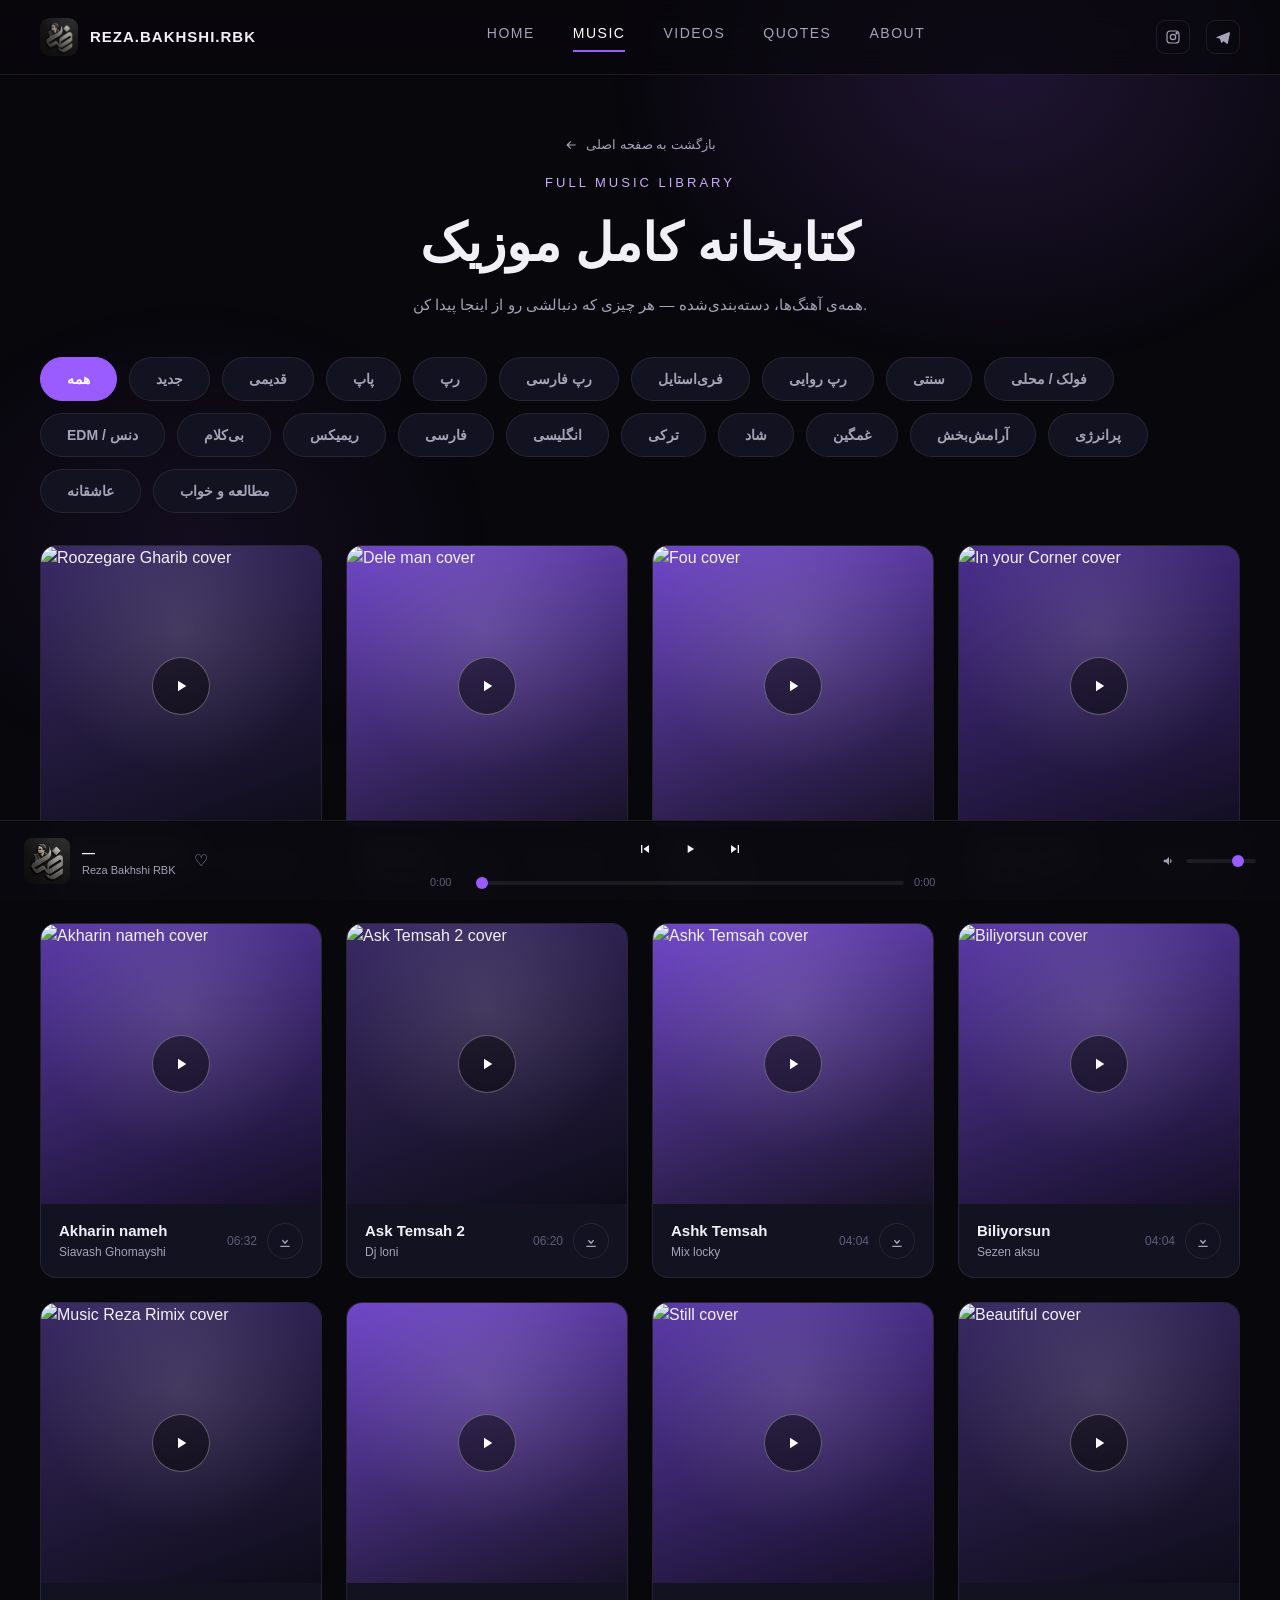
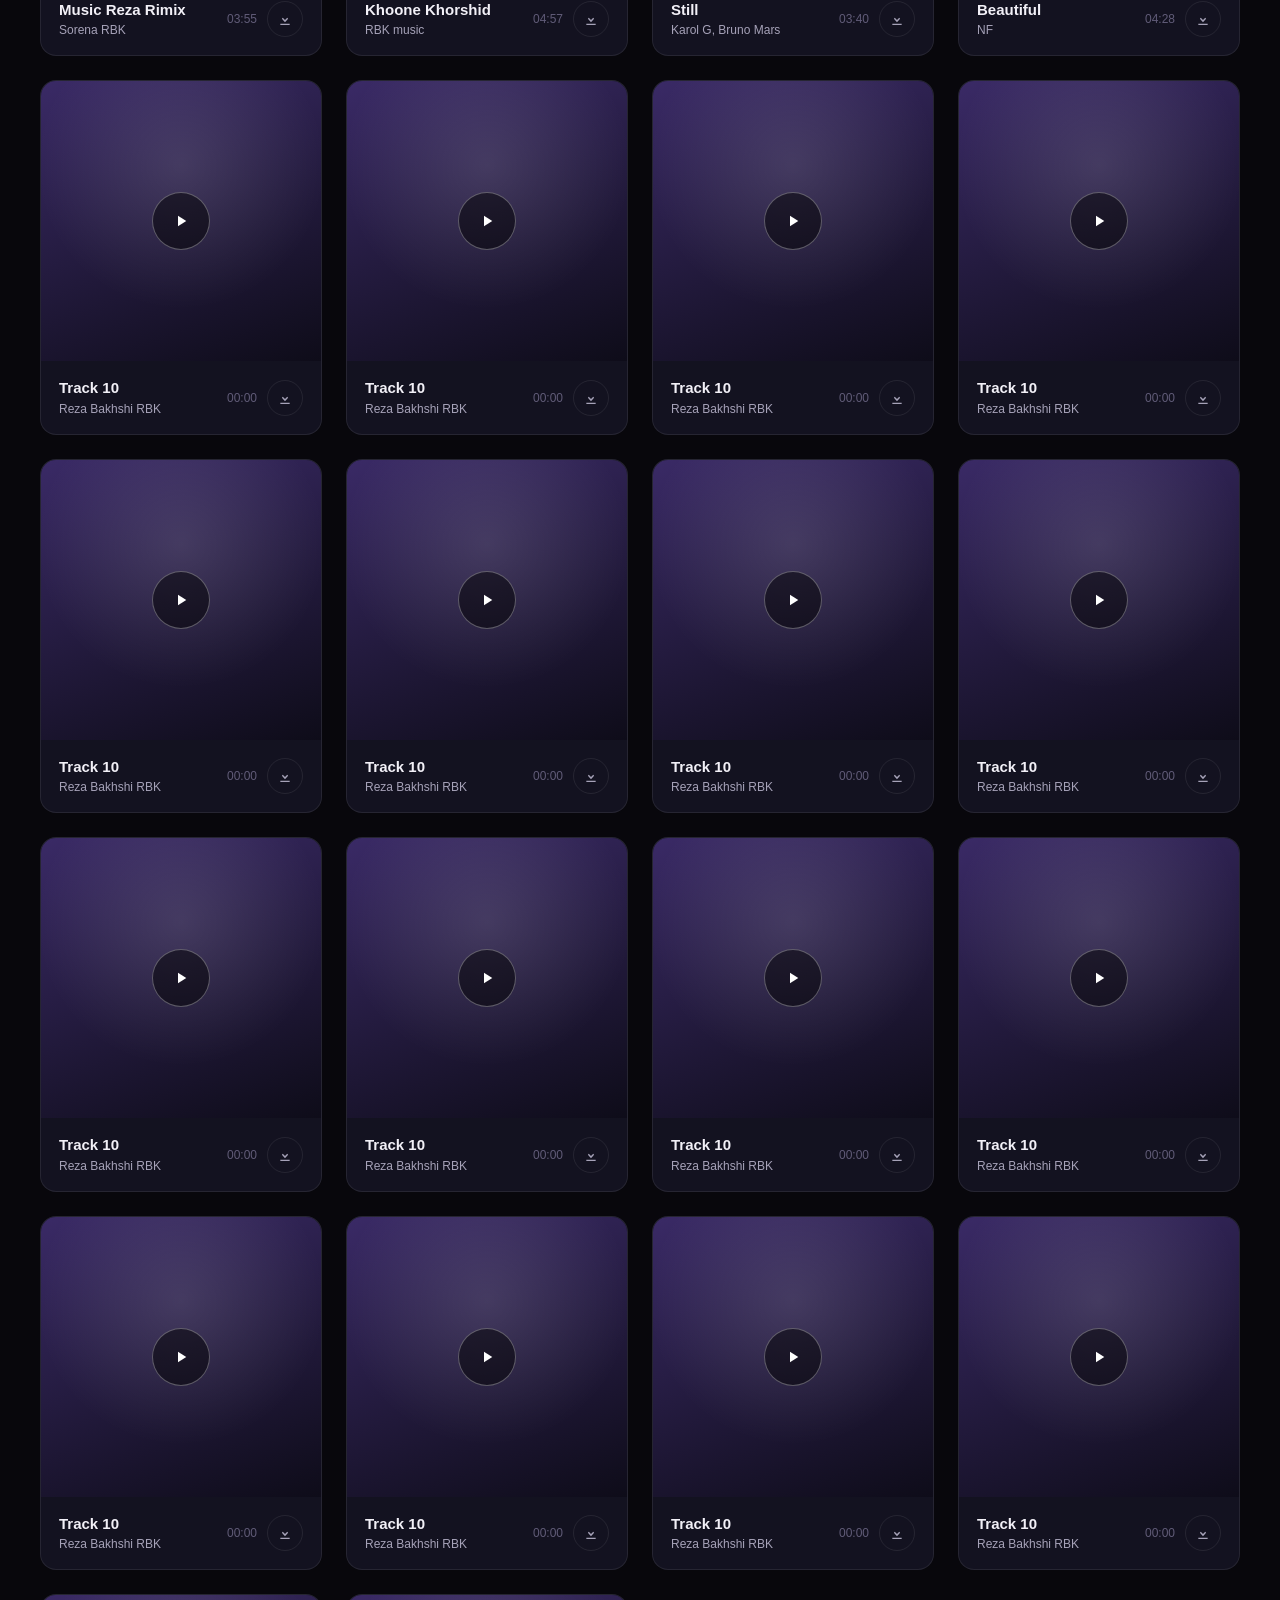
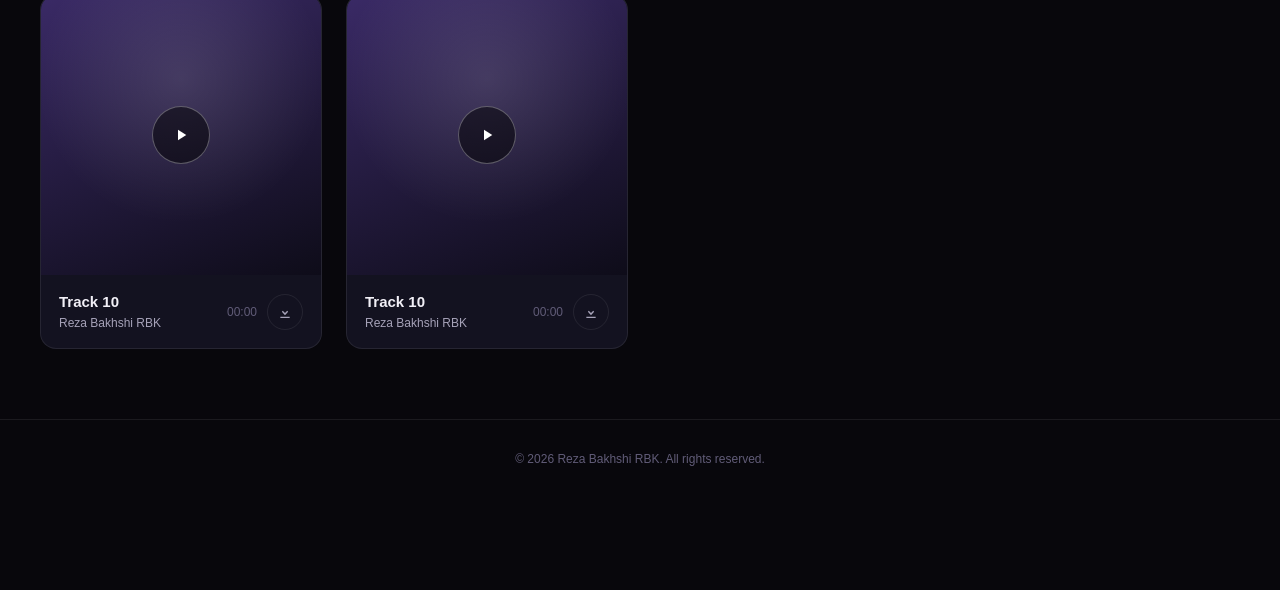
==== commit 553ce3ae: "Update music.html" ====
--- a/music.html
+++ b/music.html
@@ -7,7 +7,7 @@
 <link rel="icon" href="logo.jpg">
 <link rel="stylesheet" href="style.css">
 <link rel="preconnect" href="https://fonts.googleapis.com">
-<link href="https://fonts.googleapis.com/css2?family=Space+Grotesk:wght@400;500;600;700&family=Inter:wght@400;500;600&display=swap" rel="stylesheet">
+<link href="https://fonts.googleapis.com/css2?family=Vazirmatn:wght@400;500;600;700&family=Lalezar&family=Noto+Nastaliq+Urdu:wght@400;600&display=swap" rel="stylesheet">
 </head>
 <body>
 
@@ -22,18 +22,17 @@
     <a href="index.html">HOME</a>
     <a href="music.html" class="active">MUSIC</a>
     <a href="videos.html">VIDEOS</a>
+	  <a href="quotes.html">QUOTES</a>
     <a href="index.html#about">ABOUT</a>
-    <a href="index.html#contact">CONTACT</a>
+  
     <div class="mobile-socials">
       <a href="https://instagram.com/reza.bakhshi.rbk" target="_blank" aria-label="Instagram">
         <svg viewBox="0 0 24 24" fill="none" stroke="currentColor" stroke-width="1.8" width="20" height="20"><rect x="3" y="3" width="18" height="18" rx="5"/><circle cx="12" cy="12" r="4"/><circle cx="17.5" cy="6.5" r="1"/></svg>
       </a>
-      <a href="https://t.me/reza_bakhshi_rbk" target="_blank" aria-label="Telegram">
+      <a href="https://t.me/RBK_Realm" target="_blank" aria-label="Telegram">
         <svg viewBox="0 0 24 24" fill="currentColor" width="20" height="20"><path d="M21.5 4.5 2.7 11.9c-1.1.45-1.1 1.06-.2 1.34l4.8 1.5 1.9 5.6c.2.6.6.8 1.1.4l2.6-2.2 4.7 3.5c.9.5 1.5.24 1.7-.8l3.1-14.6c.3-1.3-.5-1.9-1.4-1.6Z"/></svg>
       </a>
-      <a href="https://youtube.com/@reza.bakhshi.rbk" target="_blank" aria-label="YouTube">
-        <svg viewBox="0 0 24 24" fill="currentColor" width="20" height="20"><path d="M22 12s0-3.4-.4-5a3 3 0 0 0-2.1-2.1C17.9 4.5 12 4.5 12 4.5s-5.9 0-7.5.4A3 3 0 0 0 2.4 7C2 8.6 2 12 2 12s0 3.4.4 5a3 3 0 0 0 2.1 2.1c1.6.4 7.5.4 7.5.4s5.9 0 7.5-.4A3 3 0 0 0 21.6 17c.4-1.6.4-5 .4-5ZM10 15.5v-7l6 3.5Z"/></svg>
-      </a>
+     
     </div>
   </nav>
   <div style="display:flex;align-items:center;gap:18px;">
@@ -41,12 +40,10 @@
       <a href="https://instagram.com/reza.bakhshi.rbk" target="_blank" aria-label="Instagram">
         <svg viewBox="0 0 24 24" fill="none" stroke="currentColor" stroke-width="1.8"><rect x="3" y="3" width="18" height="18" rx="5"/><circle cx="12" cy="12" r="4"/><circle cx="17.5" cy="6.5" r="1"/></svg>
       </a>
-      <a href="https://t.me/reza_bakhshi_rbk" target="_blank" aria-label="Telegram">
+      <a href="https://t.me/RBK_Realm" target="_blank" aria-label="Telegram">
         <svg viewBox="0 0 24 24" fill="currentColor"><path d="M21.5 4.5 2.7 11.9c-1.1.45-1.1 1.06-.2 1.34l4.8 1.5 1.9 5.6c.2.6.6.8 1.1.4l2.6-2.2 4.7 3.5c.9.5 1.5.24 1.7-.8l3.1-14.6c.3-1.3-.5-1.9-1.4-1.6Z"/></svg>
       </a>
-      <a href="https://youtube.com/@reza.bakhshi.rbk" target="_blank" aria-label="YouTube">
-        <svg viewBox="0 0 24 24" fill="currentColor"><path d="M22 12s0-3.4-.4-5a3 3 0 0 0-2.1-2.1C17.9 4.5 12 4.5 12 4.5s-5.9 0-7.5.4A3 3 0 0 0 2.4 7C2 8.6 2 12 2 12s0 3.4.4 5a3 3 0 0 0 2.1 2.1c1.6.4 7.5.4 7.5.4s5.9 0 7.5-.4A3 3 0 0 0 21.6 17c.4-1.6.4-5 .4-5ZM10 15.5v-7l6 3.5Z"/></svg>
-      </a>
+
     </div>
     <button class="burger" id="burger" aria-label="menu">☰</button>
   </div>
@@ -119,31 +116,102 @@
    below (e.g. "travel", "remix", "old", "chill").
 ========================================================= */
 const CATEGORIES = [
-  { key: "all",    label: "همه" },
-  { key: "travel", label: "سفر" },
-  { key: "remix",  label: "ریمیکس" },
-  { key: "old",    label: "قدیمی" },
-  { key: "me",    label: "من" },
-	{ key: "khas",  label: "خاص" },
-  { key: "chill",  label: "آرامش‌بخش" }
-	
+  { key: "all", label: "همه" },
+  { key: "new", label: "جدید" },
+  { key: "old", label: "قدیمی" },
+  { key: "pop", label: "پاپ" },
+  { key: "rap", label: "رپ" },
+  { key: "persian-rap", label: "رپ فارسی" },
+  { key: "freestyle", label: "فری‌استایل" },
+  { key: "storytelling-rap", label: "رپ روایی" },
+  { key: "traditional", label: "سنتی" },
+  { key: "folk", label: "فولک / محلی" },
+  { key: "edm", label: "EDM / دنس" },
+  { key: "instrumental", label: "بی‌کلام" },
+  { key: "remix", label: "ریمیکس" },
+  { key: "persian", label: "فارسی" },
+  { key: "english", label: "انگلیسی" },
+  { key: "turkish", label: "ترکی" },
+  { key: "happy", label: "شاد" },
+  { key: "sad", label: "غمگین" },
+  { key: "chill", label: "آرامش‌بخش" },
+  { key: "energetic", label: "پرانرژی" },
+  { key: "romantic", label: "عاشقانه" },
+  { key: "study-sleep", label: "مطالعه و خواب" }
 ];
 
 const TRACKS = [
+
+  { title: "Roozegare Gharib",   
+   artist: "Alireza Ghorbani", 
+   src: "https://reza-board.reza-bakhshi-srbk.workers.dev/download/CQACAgQAAxkBAAPPanMIc0iQMYAlLyqH2iVlsL7gFGEAAuEMAAIkfghTCtc555JCGsc9BA/music/file_249.mp3", 
+   cover: "https://search.eitaa.com/?url=https://reza-board.reza-bakhshi-srbk.workers.dev/download/AgACAgQAAxkBAAPZanSarPZy0pRoIVztapZzFG9dXCkAAkgOaxtkY6lTpNl4SqHdwSoBAAMCAAN5AAM9BA/photos/file_262.jpg", cover1:"#3a2a66", cover2:"#0e0c19", 
+   duration: "06:36", category: ["travel", "love", "sad"] },
+  { title: "Dele man",    
+   artist: "Canis & mehrad hidden", 
+   src: "https://reza-board.reza-bakhshi-srbk.workers.dev/download/CQACAgQAAxkBAAPRanMOFkHcYhcST6lcjM9PcXOp9uYAAsYUAALxvMFQMhrZaBGhXzo9BA/music/file_250.mp3", 
+   cover: "https://search.eitaa.com/?url=https://reza-board.reza-bakhshi-srbk.workers.dev/download/AgACAgQAAxkBAAPdanSc0Vx4cJ2LR08vBFzdL9CRnwsAAlEOaxtkY6lT9AABKdoC5vabAQADAgADeQADPQQ/photos/file_272.jpg", cover1:"#7047c9", cover2:"#171226", 
+   duration: "03:03", category: ["travel", "love"] },
+   { title: "Fou",    
+   artist: "Shahib Najafi", 
+   src: "https://search.eitaa.com/?url=https://reza-board.reza-bakhshi-srbk.workers.dev/download/CQACAgQAAxkBAAPVanSWeTiU0_iPiV7Lu7GvfVCBAa4AAiMFAALld_hTHsKIoXCW3Hw9BA/music/file_257.mp3", 
+   cover: "https://reza-board.reza-bakhshi-srbk.workers.dev/download/AgACAgQAAxkBAAPbanSb2MFrHCrm8Lu0g95C5ejl8xEAAkoOaxtkY6lTOzN89yLMtkgBAAMCAAN5AAM9BA/photos/file_269.jpg", cover1:"#7047c9", cover2:"#171226", 
+   duration: "03:23", category: ["love"] },
+  { title: "In your Corner",    
+   artist: "RMK MUSIC", 
+   src: "https://reza-board.reza-bakhshi-srbk.workers.dev/download/CQACAgIAAxkBAAPNanMHRGiZp6Bf9MHHOVjJuINVnuYAAgxVAALY41hJdwJgRYVLPMI9BA/music/file_248", cover: "https://reza-board.reza-bakhshi-srbk.workers.dev/download/AgACAgQAAxkBAAP5aneKbePj9RTP5xodampijE_o41QAAo4QaxuqCLhTl4aYpTGcN58BAAMCAAN5AAM9BA/photos/file_316.jpg", 
+   cover1:"#4b2f8f", cover2:"#120e20", 
+   duration: "03:59", category: ["khas", "english"] },
   { title: "Akharin nameh",
    artist: "Siavash Ghomayshi",
    src: "https://reza-board.reza-bakhshi-srbk.workers.dev/download/CQACAgQAAxkBAAPTanQucSejM16h02vHOlqW_8Zm_YEAAgYHAALfx61QWTcpVVnFl_g9BA/music/file_252.mp3",
    cover: "https://reza-board.reza-bakhshi-srbk.workers.dev/download/AgACAgQAAxkBAAPXanSaM9bXxlYmsRZQN62D4i8i7bQAAkcOaxtkY6lTh2dOu-xfR8IBAAMCAAN5AAM9BA/photos/file_260.jpg", cover1:"#5b3aa8", cover2:"#150f27",
-   duration: "06:32" , category: ["travel", "old"] },
-  { title: "Ask Temsah 2",   artist: "Dj loni", src: "https://search.eitaa.com/?url=https://reza-board.reza-bakhshi-srbk.workers.dev/download/CQACAgQAAxkBAAPjana2b_9spcD_AZzwlQhGBRGc5ZIAAjcuAAJpQKlT0AUqEIgfdxg9BA/music/file_278.mp3", cover: "https://reza-board.reza-bakhshi-srbk.workers.dev/download/AgACAgQAAxkBAAPlana2kQV1VLmhXXndwWKr0w_vnbEAAmcQaxuCGrlTAZMFltOyP0MBAAMCAAN5AAM9BA/photos/file_281.jpg", cover1:"#3a2a66", cover2:"#0e0c19", duration: "06:20", category: "remix" },
-  { title: "Ashk Temsah",    artist: "Mix locky", src: "https://reza-board.reza-bakhshi-srbk.workers.dev/download/CQACAgQAAxkBAAPnana3bI5BxRJIUup3gzl5KNqc2HUAAjguAAJpQKlTA-jUWMBw2i09BA/music/file_283.mp3", cover: "https://reza-board.reza-bakhshi-srbk.workers.dev/download/AgACAgQAAxkBAAPpana5hW5iJXF7fhrNkgmIGS3AA_8AAmgQaxuCGrlTj1yeqLofuC0BAAMCAAN5AAM9BA/photos/file_285.jpg", cover1:"#7047c9", cover2:"#171226", duration: "04:04", category: "remix" },
-  { title: "Biliyorsun", artist: "Sezen aksu", src: "https://reza-board.reza-bakhshi-srbk.workers.dev/download/CQACAgQAAxkBAAPranbENJY23ya0cZhWad-DJGHszhoAAmcGAAIlVMlS_VcirKfcxnw9BA/music/file_294.mp3", cover: "https://reza-board.reza-bakhshi-srbk.workers.dev/download/AAMCBAADGQEAA-tqdsQ0ljbfJrRxmFZp34MkYezOGgACZwYAAiVUyVL9VyKsp9zGfAEAB3MAAz0E/thumbnails/file_293.jpg", cover1:"#5b3aa8", cover2:"#150f27", duration: "04:04", category: "khas" },
-  { title: "Music Reza Rimix", artist: "Sorena RBK", src: "https://reza-board.reza-bakhshi-srbk.workers.dev/download/CQACAgQAAxkBAAPtanbKbk9Of_Q3ZtQtZ5KXWJRFOS4AAk0WAAIZTGhT1r4_7ttzcas9BA/music/file_295.mp3",cover:"https://reza-board.reza-bakhshi-srbk.workers.dev/download/AgACAgQAAxkBAAP1anbXyTpSii-mqC0oJew1eNoPx-sAAoQQaxuCGrlTBUs8AgrgTG4BAAMCAAN5AAM9BA/photos/file_304.jpg", cover1:"#3a2a66", cover2:"#0e0c19", duration: "03:55", category: "remix" },
-  {title: "Khoone Khorshid", artist: "RBK music", src: "https://reza-board.reza-bakhshi-srbk.workers.dev/download/CQACAgQAAxkBAAPvanbLJpE9bfIzAfInEYgxQl5_TqEAAmITAALqKVFSp7uJjwSz7tk9BA/music/file_296.mp3", cover: "", cover1:"#7047c9", cover2:"#171226", duration: "04:57", category: "remix" },
-  {title: "Still", artist: "Karol G, Bruno Mars", src: "https://reza-board.reza-bakhshi-srbk.workers.dev/download/CQACAgQAAxkBAAPzanbL_bLEBrPGDi28JWVi4JFmD24AAiciAAIUDbFT0LAIDrfVemU9BA/music/file_300.mp3", cover: "https://reza-board.reza-bakhshi-srbk.workers.dev/download/AAMCBAADGQEAA_Nqdsv9ssQGs8YOLbwlZWLgkWYPbgACJyIAAhQNsVPQsAgOt9V6ZQEAB3MAAz0E/thumbnails/file_299.jpg", cover1:"#5b3aa8", cover2:"#150f27", duration: "03:40", category: "khas" },
-  {title: "Beautiful", artist: "NF", src: "https://reza-board.reza-bakhshi-srbk.workers.dev/download/CQACAgQAAxkBAAPxanbLoCKLnc0qMBI9BgABcKImbGJ9AAK0HAACa-6oU0szwVCmZfCiPQQ/music/file_298.mp3", cover: "https://reza-board.reza-bakhshi-srbk.workers.dev/download/AAMCBAADGQEAA_FqdsugIoudzSowEj0GAAFwoiZsYn0AArQcAAJr7qhTSzPBUKZl8KIBAAdtAAM9BA/thumbnails/file_297.jpg", cover1:"#3a2a66", cover2:"#0e0c19", duration: "04:28", category: "khas" },
+   duration: "06:32" ,
+   category: ["travel", "old"] },
+  { title: "Ask Temsah 2",
+   artist: "Dj loni",
+   src: "https://search.eitaa.com/?url=https://reza-board.reza-bakhshi-srbk.workers.dev/download/CQACAgQAAxkBAAPjana2b_9spcD_AZzwlQhGBRGc5ZIAAjcuAAJpQKlT0AUqEIgfdxg9BA/music/file_278.mp3",
+   cover: "https://reza-board.reza-bakhshi-srbk.workers.dev/download/AgACAgQAAxkBAAPlana2kQV1VLmhXXndwWKr0w_vnbEAAmcQaxuCGrlTAZMFltOyP0MBAAMCAAN5AAM9BA/photos/file_281.jpg", cover1:"#3a2a66", cover2:"#0e0c19",
+   duration: "06:20",
+   category: "remix" },
+  { title: "Ashk Temsah",    
+   artist: "Mix locky", 
+   src: "https://reza-board.reza-bakhshi-srbk.workers.dev/download/CQACAgQAAxkBAAPnana3bI5BxRJIUup3gzl5KNqc2HUAAjguAAJpQKlTA-jUWMBw2i09BA/music/file_283.mp3", 
+   cover: "https://reza-board.reza-bakhshi-srbk.workers.dev/download/AgACAgQAAxkBAAPpana5hW5iJXF7fhrNkgmIGS3AA_8AAmgQaxuCGrlTj1yeqLofuC0BAAMCAAN5AAM9BA/photos/file_285.jpg", cover1:"#7047c9", cover2:"#171226", 
+   duration: "04:04", 
+   category: "remix" },
+  { title: "Biliyorsun", 
+   artist: "Sezen aksu", 
+   src: "https://reza-board.reza-bakhshi-srbk.workers.dev/download/CQACAgQAAxkBAAPranbENJY23ya0cZhWad-DJGHszhoAAmcGAAIlVMlS_VcirKfcxnw9BA/music/file_294.mp3", 
+   cover: "https://reza-board.reza-bakhshi-srbk.workers.dev/download/AgACAgQAAxkBAAP7aneK2n1AvTuVCJORP02VqBjwv6cAAo8QaxuqCLhTva9rEG1LmEMBAAMCAAN5AAM9BA/photos/file_320.jpg", cover1:"#5b3aa8", cover2:"#150f27", 
+   duration: "04:04", category: "english" },
+  { title: "Music Reza Rimix", 
+   artist: "Sorena RBK", 
+   src: "https://reza-board.reza-bakhshi-srbk.workers.dev/download/CQACAgQAAxkBAAPtanbKbk9Of_Q3ZtQtZ5KXWJRFOS4AAk0WAAIZTGhT1r4_7ttzcas9BA/music/file_295.mp3",
+   cover:"https://reza-board.reza-bakhshi-srbk.workers.dev/download/AgACAgQAAxkBAAP1anbXyTpSii-mqC0oJew1eNoPx-sAAoQQaxuCGrlTBUs8AgrgTG4BAAMCAAN5AAM9BA/photos/file_304.jpg", cover1:"#3a2a66", cover2:"#0e0c19", 
+   duration: "03:55", 
+   category: "remix" },
+  {title: "Khoone Khorshid", 
+   artist: "RBK music", 
+   src: "https://reza-board.reza-bakhshi-srbk.workers.dev/download/CQACAgQAAxkBAAPvanbLJpE9bfIzAfInEYgxQl5_TqEAAmITAALqKVFSp7uJjwSz7tk9BA/music/file_296.mp3", 
+   cover: "", cover1:"#7047c9", cover2:"#171226", 
+   duration: "04:57", 
+   category: "remix" },
+  {title: "Still", 
+   artist: "Karol G, Bruno Mars", 
+   src: "https://reza-board.reza-bakhshi-srbk.workers.dev/download/CQACAgQAAxkBAAPzanbL_bLEBrPGDi28JWVi4JFmD24AAiciAAIUDbFT0LAIDrfVemU9BA/music/file_300.mp3", 
+   cover: "https://search.eitaa.com/?url=https://reza-board.reza-bakhshi-srbk.workers.dev/download/AgACAgQAAxkBAAP3aneJ7micBumcg0ev5IL6-hgkZ04AAo0QaxuqCLhTcvEkrvOND8gBAAMCAAN5AAM9BA/photos/file_310.jpg", cover1:"#5b3aa8", cover2:"#150f27", 
+   duration: "03:40", 
+   category:"english" },
+  {title: "Beautiful",
+  artist: "NF", 
+   src: "https://reza-board.reza-bakhshi-srbk.workers.dev/download/CQACAgQAAxkBAAPxanbLoCKLnc0qMBI9BgABcKImbGJ9AAK0HAACa-6oU0szwVCmZfCiPQQ/music/file_298.mp3", 
+   cover: "https://reza-board.reza-bakhshi-srbk.workers.dev/download/AgACAgQAAxkBAAP9aneLLd1EMSq_nT7H4RME37v-AikAApAQaxuqCLhTGIku_hkmjE4BAAMCAAN5AAM9BA/photos/file_325.jpg", cover1:"#3a2a66", cover2:"#0e0c19", 
+   duration: "04:28", 
+   category: "english" },
   { title: "Track 10",  artist: "Reza Bakhshi RBK", src: "", cover: "", cover1:"#3a2a66", cover2:"#0e0c19", duration: "00:00", category: "remix" },
-  { title: "Track 10",  artist: "Reza Bakhshi RBK", src: "", cover: "", cover1:"#3a2a66", cover2:"#0e0c19", duration: "00:00", category: "remix" },
+ 
+	{ title: "Track 10",  artist: "Reza Bakhshi RBK", src: "", cover: "", cover1:"#3a2a66", cover2:"#0e0c19", duration: "00:00", category: "remix" },
 	{ title: "Track 10",  artist: "Reza Bakhshi RBK", src: "", cover: "", cover1:"#3a2a66", cover2:"#0e0c19", duration: "00:00", category: "remix" },
 	{ title: "Track 10",  artist: "Reza Bakhshi RBK", src: "", cover: "", cover1:"#3a2a66", cover2:"#0e0c19", duration: "00:00", category: "remix" },
 	{ title: "Track 10",  artist: "Reza Bakhshi RBK", src: "", cover: "", cover1:"#3a2a66", cover2:"#0e0c19", duration: "00:00", category: "remix" },
--- a/style.css
+++ b/style.css
@@ -216,13 +216,24 @@
 @media (max-width:900px){.about-wrap{grid-template-columns:1fr;}}
 
 /* ===== VIDEOS ===== */
-.video-grid{display:grid;grid-template-columns:repeat(auto-fill,minmax(300px,1fr));gap:24px;}
+.video-grid{display:grid;grid-template-columns:repeat(auto-fill,minmax(180px,1fr));gap:24px;}
 .video-card{border:1px solid var(--line);border-radius:16px;overflow:hidden;background:var(--bg-card);}
-.video-card .frame-wrap{position:relative;aspect-ratio:16/9;background:#000;}
-.video-card video{width:100%;height:100%;display:block;}
+.video-card .frame-wrap{position:relative;aspect-ratio:9/16;background:#000;}
+.video-card video{width:100%;height:100%;display:block;object-fit:cover;}
 .video-card .vt{padding:14px 18px;font-size:14px;font-weight:600;display:flex;align-items:center;justify-content:space-between;gap:10px;}
 .video-card .vt .cat{display:block;font-size:11px;font-weight:500;color:var(--text-faint);margin-top:3px;}
-
+/* تنظیم ویدیو در حالت تمام‌صفحه */
+video:fullscreen {
+  object-fit: contain !important;
+}
+
+video:-webkit-full-screen {
+  object-fit: contain !important;
+}
+
+video:-moz-full-screen {
+  object-fit: contain !important;
+}
 .dl-btn{
   flex-shrink:0;width:36px;height:36px;border-radius:50%;
   display:flex;align-items:center;justify-content:center;
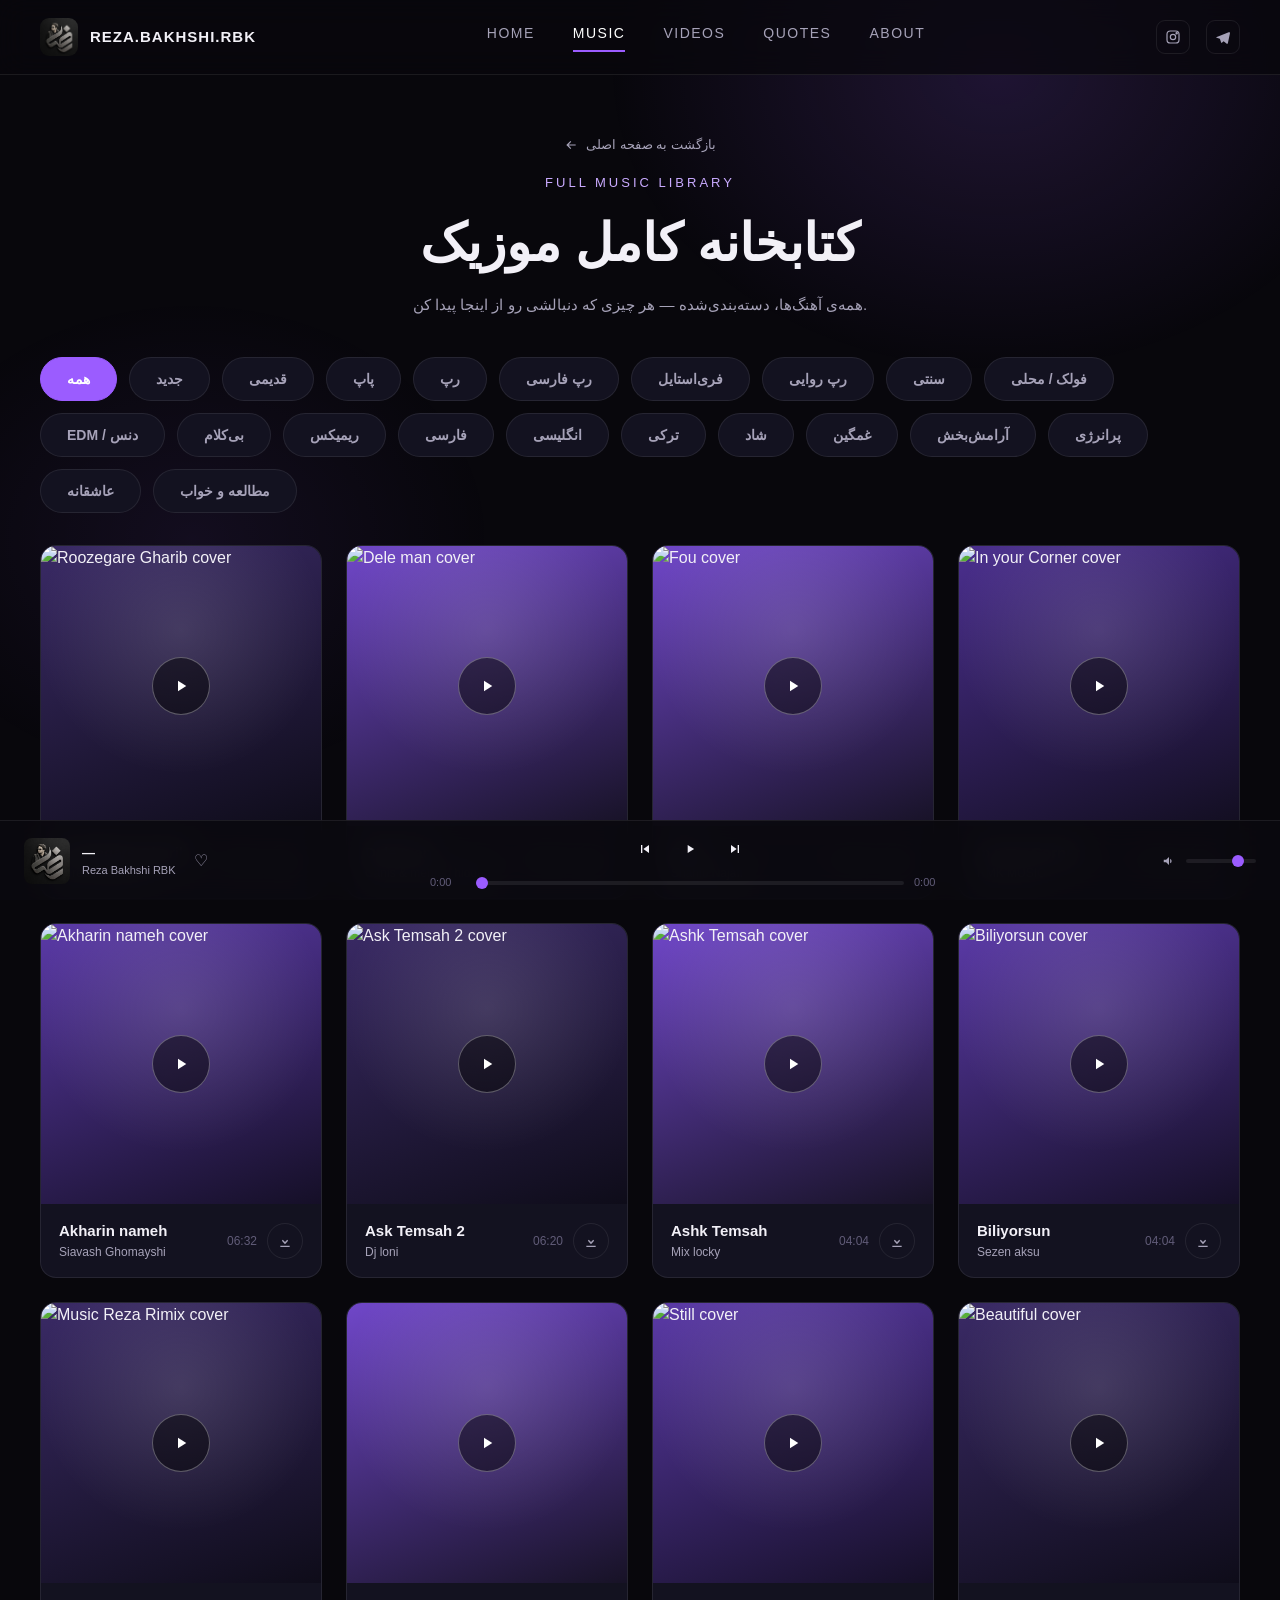
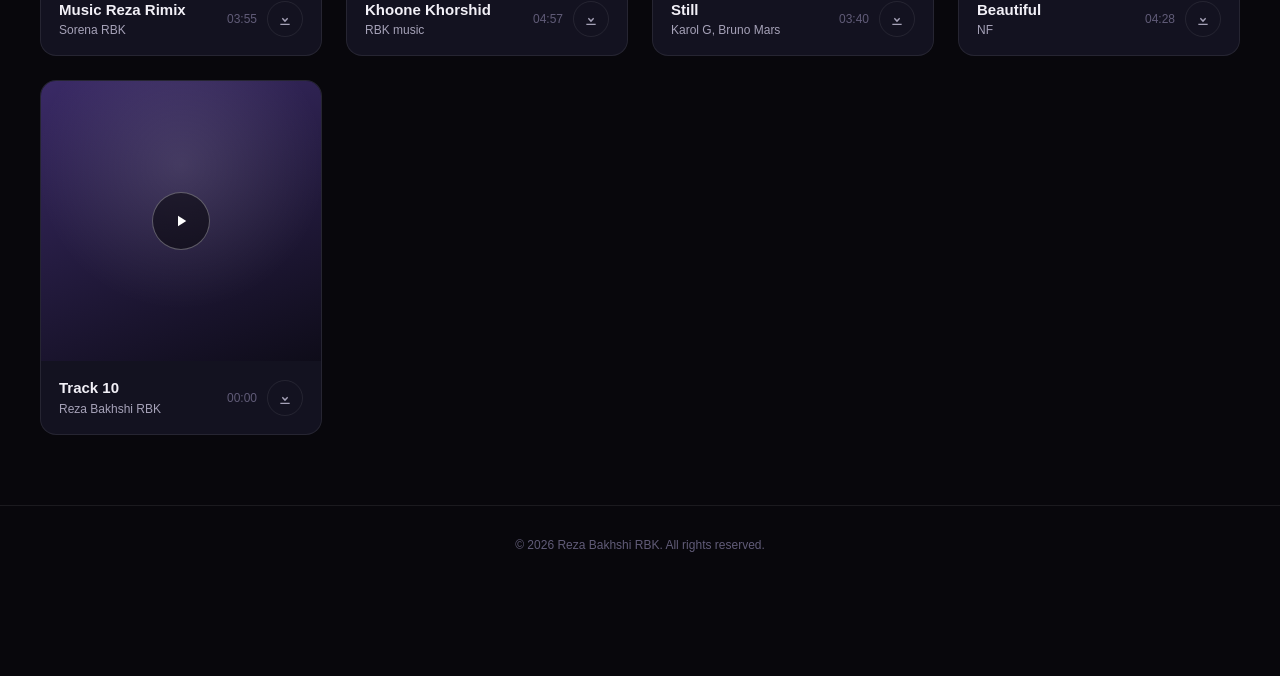
==== commit 06ed2d56: "Update music.html" ====
--- a/music.html
+++ b/music.html
@@ -209,25 +209,7 @@
    cover: "https://reza-board.reza-bakhshi-srbk.workers.dev/download/AgACAgQAAxkBAAP9aneLLd1EMSq_nT7H4RME37v-AikAApAQaxuqCLhTGIku_hkmjE4BAAMCAAN5AAM9BA/photos/file_325.jpg", cover1:"#3a2a66", cover2:"#0e0c19", 
    duration: "04:28", 
    category: "english" },
-  { title: "Track 10",  artist: "Reza Bakhshi RBK", src: "", cover: "", cover1:"#3a2a66", cover2:"#0e0c19", duration: "00:00", category: "remix" },
- 
-	{ title: "Track 10",  artist: "Reza Bakhshi RBK", src: "", cover: "", cover1:"#3a2a66", cover2:"#0e0c19", duration: "00:00", category: "remix" },
-	{ title: "Track 10",  artist: "Reza Bakhshi RBK", src: "", cover: "", cover1:"#3a2a66", cover2:"#0e0c19", duration: "00:00", category: "remix" },
-	{ title: "Track 10",  artist: "Reza Bakhshi RBK", src: "", cover: "", cover1:"#3a2a66", cover2:"#0e0c19", duration: "00:00", category: "remix" },
-	{ title: "Track 10",  artist: "Reza Bakhshi RBK", src: "", cover: "", cover1:"#3a2a66", cover2:"#0e0c19", duration: "00:00", category: "remix" },
-	{ title: "Track 10",  artist: "Reza Bakhshi RBK", src: "", cover: "", cover1:"#3a2a66", cover2:"#0e0c19", duration: "00:00", category: "remix" },
-	{ title: "Track 10",  artist: "Reza Bakhshi RBK", src: "", cover: "", cover1:"#3a2a66", cover2:"#0e0c19", duration: "00:00", category: "remix" },
-	{ title: "Track 10",  artist: "Reza Bakhshi RBK", src: "", cover: "", cover1:"#3a2a66", cover2:"#0e0c19", duration: "00:00", category: "remix" },
-	{ title: "Track 10",  artist: "Reza Bakhshi RBK", src: "", cover: "", cover1:"#3a2a66", cover2:"#0e0c19", duration: "00:00", category: "remix" },
-	{ title: "Track 10",  artist: "Reza Bakhshi RBK", src: "", cover: "", cover1:"#3a2a66", cover2:"#0e0c19", duration: "00:00", category: "remix" },
-	{ title: "Track 10",  artist: "Reza Bakhshi RBK", src: "", cover: "", cover1:"#3a2a66", cover2:"#0e0c19", duration: "00:00", category: "remix" },
-	{ title: "Track 10",  artist: "Reza Bakhshi RBK", src: "", cover: "", cover1:"#3a2a66", cover2:"#0e0c19", duration: "00:00", category: "remix" },
-	{ title: "Track 10",  artist: "Reza Bakhshi RBK", src: "", cover: "", cover1:"#3a2a66", cover2:"#0e0c19", duration: "00:00", category: "remix" },
-	{ title: "Track 10",  artist: "Reza Bakhshi RBK", src: "", cover: "", cover1:"#3a2a66", cover2:"#0e0c19", duration: "00:00", category: "remix" },
-	{ title: "Track 10",  artist: "Reza Bakhshi RBK", src: "", cover: "", cover1:"#3a2a66", cover2:"#0e0c19", duration: "00:00", category: "remix" },
-	{ title: "Track 10",  artist: "Reza Bakhshi RBK", src: "", cover: "", cover1:"#3a2a66", cover2:"#0e0c19", duration: "00:00", category: "remix" },
-	{ title: "Track 10",  artist: "Reza Bakhshi RBK", src: "", cover: "", cover1:"#3a2a66", cover2:"#0e0c19", duration: "00:00", category: ["remix", "old"] },
-	{ title: "Track 10",  artist: "Reza Bakhshi RBK", src: "", cover: "", cover1:"#3a2a66", cover2:"#0e0c19", duration: "00:00", category: "remix" }
+  { title: "Track 10",  artist: "Reza Bakhshi RBK", src: "", cover: "", cover1:"#3a2a66", cover2:"#0e0c19", duration: "00:00", category: "remix" }
 ];
 
 /* ---- category tabs ---- */
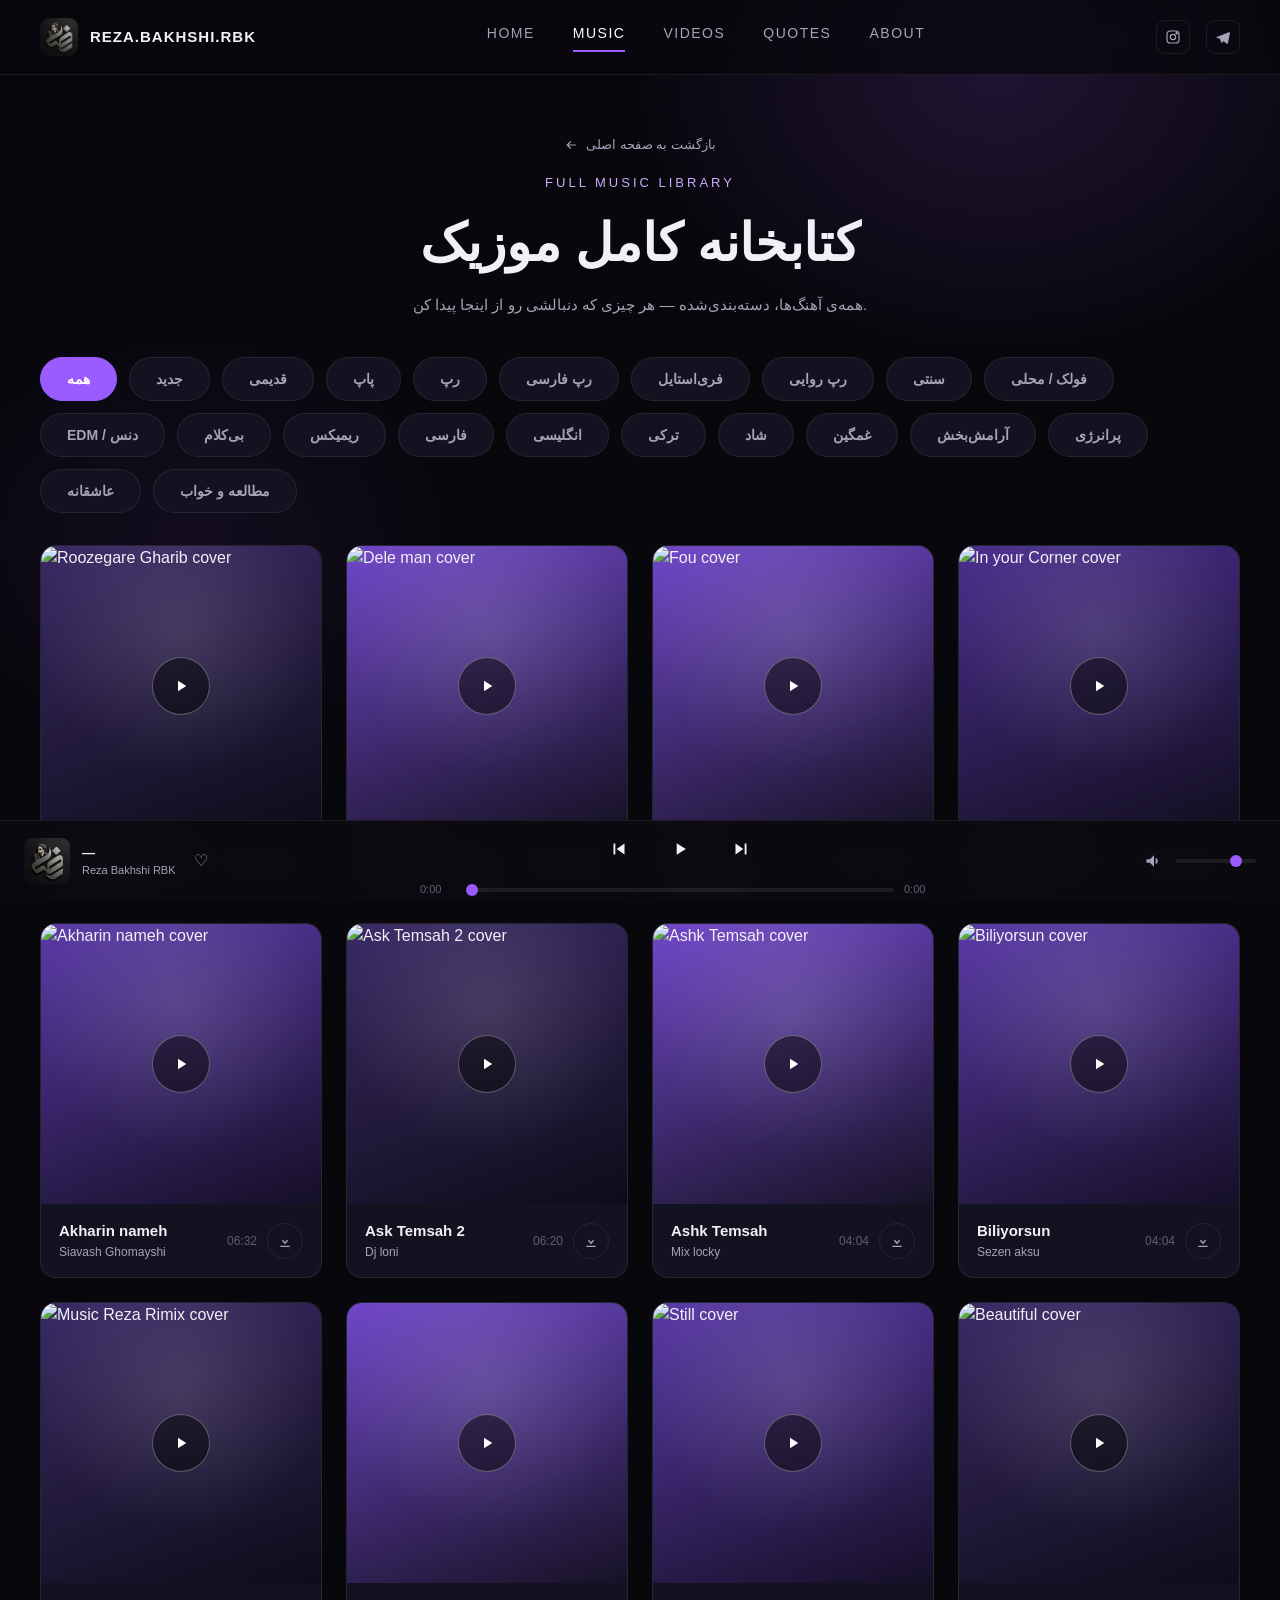
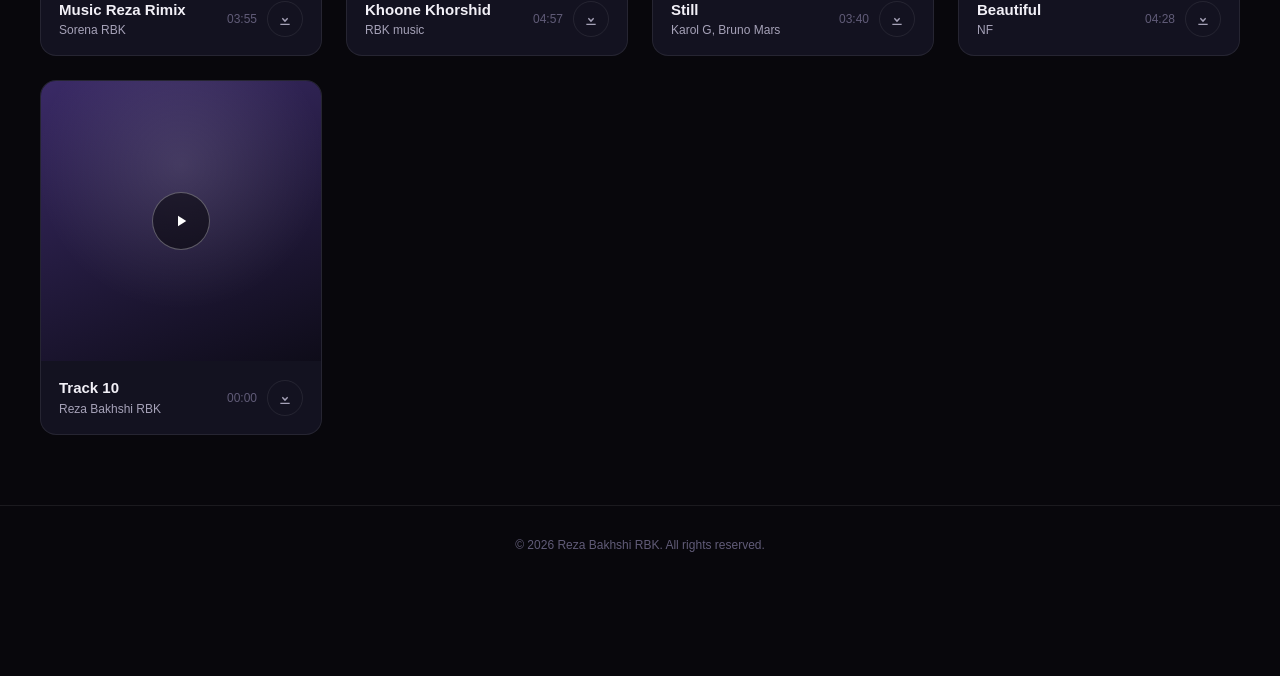
==== commit 8926a6f0: "Update music.html" ====
--- a/music.html
+++ b/music.html
@@ -66,7 +66,7 @@
 
 <footer>© <span id="year"></span> Reza Bakhshi RBK. All rights reserved.</footer>
 
-<!-- Sticky player -->
+
 <div class="player">
   <div class="p-track">
     <img id="playerCover" src="logo.jpg" alt="cover">
@@ -98,23 +98,12 @@
 <script>
 document.getElementById('year').textContent = new Date().getFullYear();
 
-/* ---- burger menu ---- */
+
 const burger = document.getElementById('burger');
 const navLinks = document.getElementById('navLinks');
 burger.addEventListener('click', () => navLinks.classList.toggle('open'));
 
-/* =========================================================
-   THE FULL MUSIC LIBRARY. Add as many tracks as you want here.
-
-   src: EITHER a full link (like your reza-board worker link)
-   OR a relative path to a file next to this html file, e.g.
-   "music/track1.mp3" (put the actual file in a "music" folder).
-   cover: optional path to a real image, e.g. "covers/track1.jpg".
-   Leave it "" to use the color gradient instead.
-   artist: the text shown under the track title — edit freely.
-   category: must match one of the "key" values in CATEGORIES
-   below (e.g. "travel", "remix", "old", "chill").
-========================================================= */
+
 const CATEGORIES = [
   { key: "all", label: "همه" },
   { key: "new", label: "جدید" },
@@ -212,7 +201,7 @@
   { title: "Track 10",  artist: "Reza Bakhshi RBK", src: "", cover: "", cover1:"#3a2a66", cover2:"#0e0c19", duration: "00:00", category: "remix" }
 ];
 
-/* ---- category tabs ---- */
+
 const catTabs = document.getElementById('catTabs');
 let activeCat = 'all';
 CATEGORIES.forEach(c => {
@@ -228,7 +217,7 @@
   catTabs.appendChild(btn);
 });
 
-/* ---- render track grid (filterable) ---- */
+
 const trackGrid = document.getElementById('trackGrid');
 function renderTracks(){
   trackGrid.innerHTML = '';
@@ -262,7 +251,7 @@
 }
 renderTracks();
 
-/* ---- player logic ---- */
+
 const audio = document.getElementById('audio');
 const playBtn = document.getElementById('playBtn');
 const seek = document.getElementById('seek');
--- a/style.css
+++ b/style.css
@@ -9,8 +9,8 @@
   --text:#f2f0f7;
   --text-dim:#a6a2b8;
   --text-faint:#615c78;
-  --font-display:'Space Grotesk',sans-serif;
-  --font-body:'Inter',sans-serif;
+  --font-display:'Space Grotesk','Lalezar',sans-serif;
+  --font-body:'Inter','Vazirmatn',sans-serif;
 }
 *{margin:0;padding:0;box-sizing:border-box;}
 html{scroll-behavior:smooth;}
@@ -216,24 +216,13 @@
 @media (max-width:900px){.about-wrap{grid-template-columns:1fr;}}
 
 /* ===== VIDEOS ===== */
-.video-grid{display:grid;grid-template-columns:repeat(auto-fill,minmax(180px,1fr));gap:24px;}
+.video-grid{display:grid;grid-template-columns:repeat(auto-fill,minmax(260px,1fr));gap:24px;}
 .video-card{border:1px solid var(--line);border-radius:16px;overflow:hidden;background:var(--bg-card);}
 .video-card .frame-wrap{position:relative;aspect-ratio:9/16;background:#000;}
 .video-card video{width:100%;height:100%;display:block;object-fit:cover;}
 .video-card .vt{padding:14px 18px;font-size:14px;font-weight:600;display:flex;align-items:center;justify-content:space-between;gap:10px;}
 .video-card .vt .cat{display:block;font-size:11px;font-weight:500;color:var(--text-faint);margin-top:3px;}
-/* تنظیم ویدیو در حالت تمام‌صفحه */
-video:fullscreen {
-  object-fit: contain !important;
-}
-
-video:-webkit-full-screen {
-  object-fit: contain !important;
-}
-
-video:-moz-full-screen {
-  object-fit: contain !important;
-}
+
 .dl-btn{
   flex-shrink:0;width:36px;height:36px;border-radius:50%;
   display:flex;align-items:center;justify-content:center;
@@ -261,6 +250,16 @@
 .contact-side p{color:var(--text-dim);font-size:15px;}
 @media (max-width:900px){.contact-wrap{grid-template-columns:1fr;}}
 
+.quote-grid{display:grid;grid-template-columns:repeat(auto-fill,minmax(300px,1fr));gap:24px;}
+.quote-card{
+  background:var(--bg-card);border:1px solid var(--line);border-radius:16px;
+  padding:28px 24px;display:flex;flex-direction:column;gap:14px;
+  transition:transform .25s ease,border-color .25s ease;
+}
+.quote-card:hover{transform:translateY(-6px);border-color:var(--violet);}
+.quote-text{font-family:var(--font-body);font-size:17px;line-height:1.9;direction:rtl;text-align:right;}
+.quote-author{color:var(--text-dim);font-size:13px;align-self:flex-end;direction:rtl;text-align:right;}
+
 footer{
   position:relative;z-index:1;text-align:center;padding:30px;color:var(--text-faint);font-size:12px;
   border-top:1px solid var(--line);
@@ -281,11 +280,11 @@
 .player-heart.on{color:var(--violet);}
 
 .p-center{flex:1;display:flex;flex-direction:column;align-items:center;gap:6px;min-width:0;}
-.p-controls{display:flex;align-items:center;gap:18px;}
+.p-controls{display:flex;align-items:center;gap:24px;}
 .p-controls button{background:none;border:none;color:var(--text);cursor:pointer;display:flex;align-items:center;}
-.p-controls svg{width:16px;height:16px;fill:currentColor;}
-.p-play{width:38px;height:38px;border-radius:50%;background:var(--violet);display:flex;align-items:center;justify-content:center;}
-.p-play svg{width:14px;height:14px;}
+.p-controls svg{width:22px;height:22px;fill:currentColor;}
+.p-play{width:52px;height:52px;border-radius:50%;background:var(--violet);display:flex;align-items:center;justify-content:center;}
+.p-play svg{width:20px;height:20px;}
 .p-seek{display:flex;align-items:center;gap:10px;width:100%;max-width:520px;}
 .p-seek span{font-size:11px;color:var(--text-faint);width:36px;}
 .p-seek input[type=range]{flex:1;}
@@ -297,9 +296,9 @@
   -webkit-appearance:none;width:12px;height:12px;border-radius:50%;background:var(--violet);cursor:pointer;
 }
 
-.p-right{display:flex;align-items:center;gap:10px;width:120px;justify-content:flex-end;flex-shrink:0;}
-.p-right svg{width:14px;height:14px;fill:var(--text-dim);}
-.p-right input[type=range]{width:70px;}
+.p-right{display:flex;align-items:center;gap:12px;width:140px;justify-content:flex-end;flex-shrink:0;}
+.p-right svg{width:20px;height:20px;fill:var(--text-dim);}
+.p-right input[type=range]{width:80px;}
 
 @media (max-width:760px){
   .player{padding:0 14px;gap:10px;height:88px;}
@@ -312,3 +311,15 @@
   .p-play{width:46px;height:46px;}
   .p-play svg{width:18px;height:18px;}
 }
+
+video:fullscreen {
+  object-fit: contain !important;
+}
+
+video:-webkit-full-screen {
+  object-fit: contain !important;
+}
+
+video:-moz-full-screen {
+  object-fit: contain !important;
+}
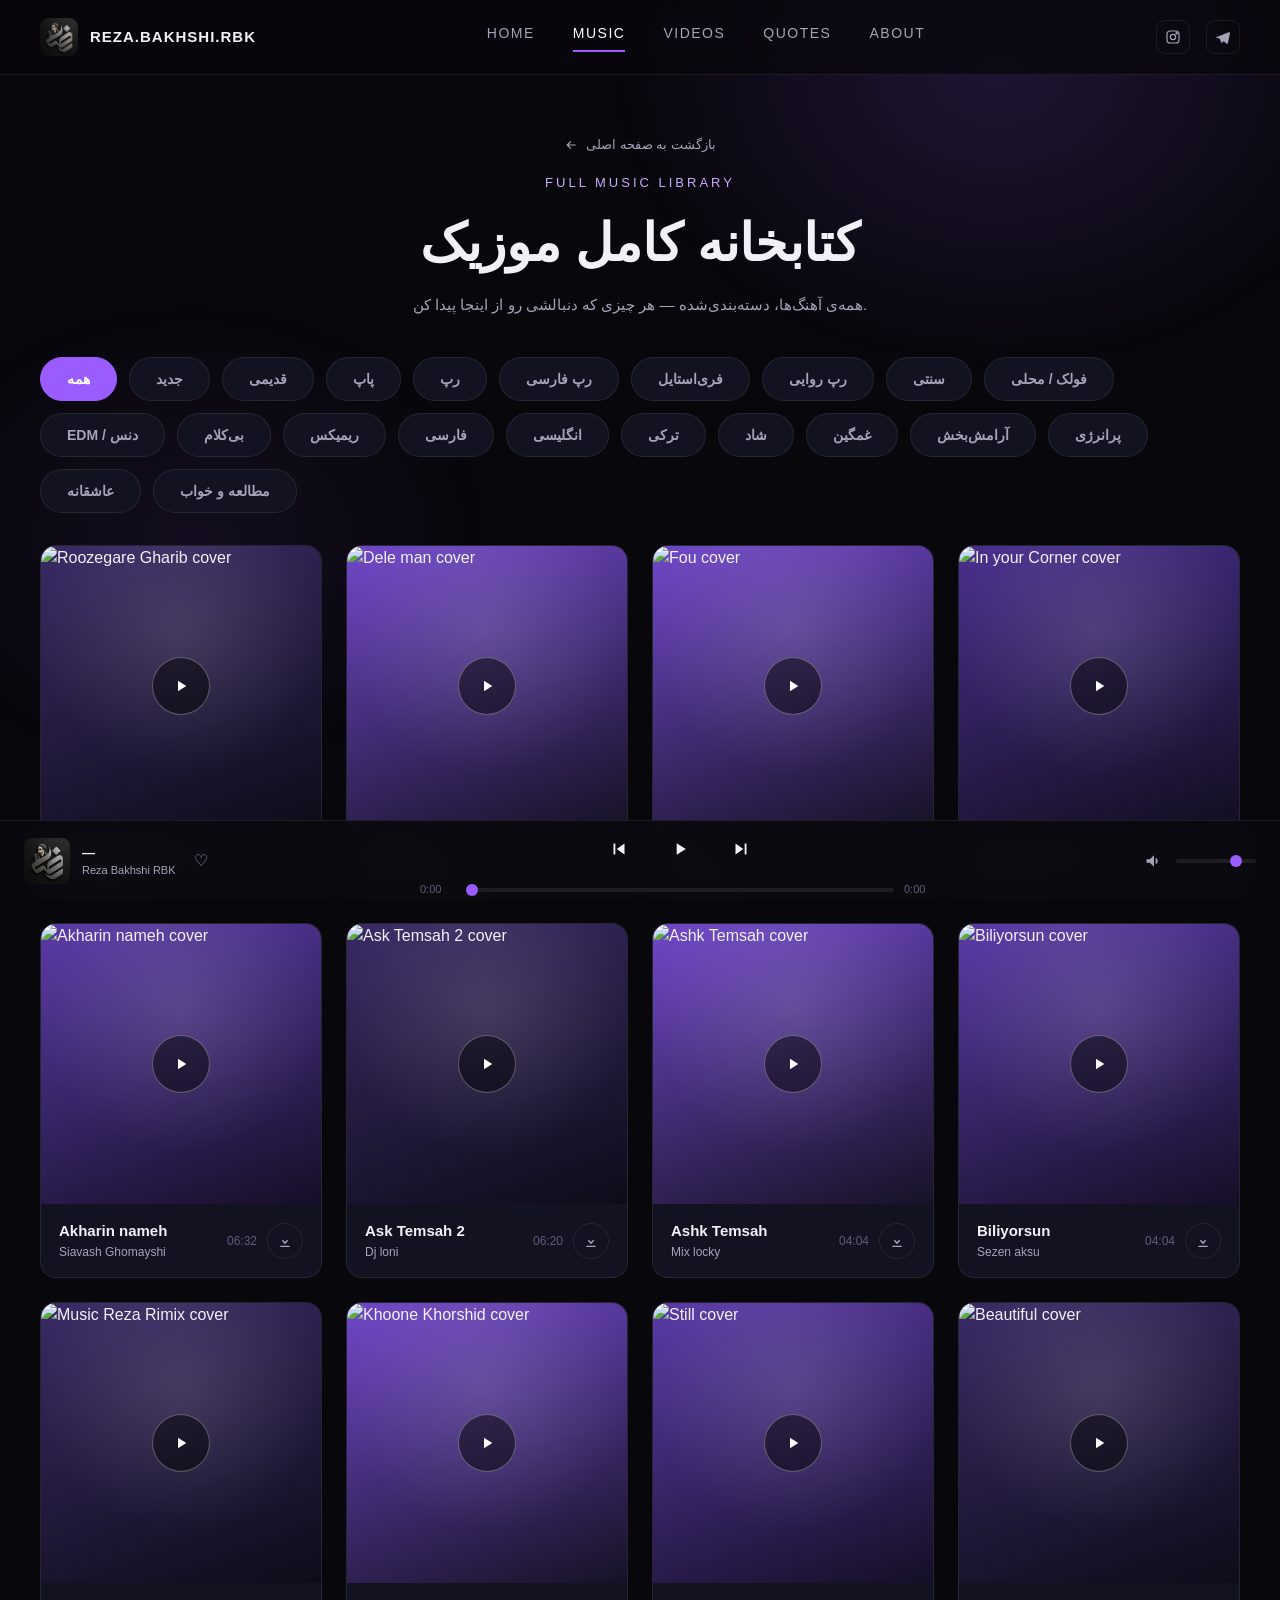
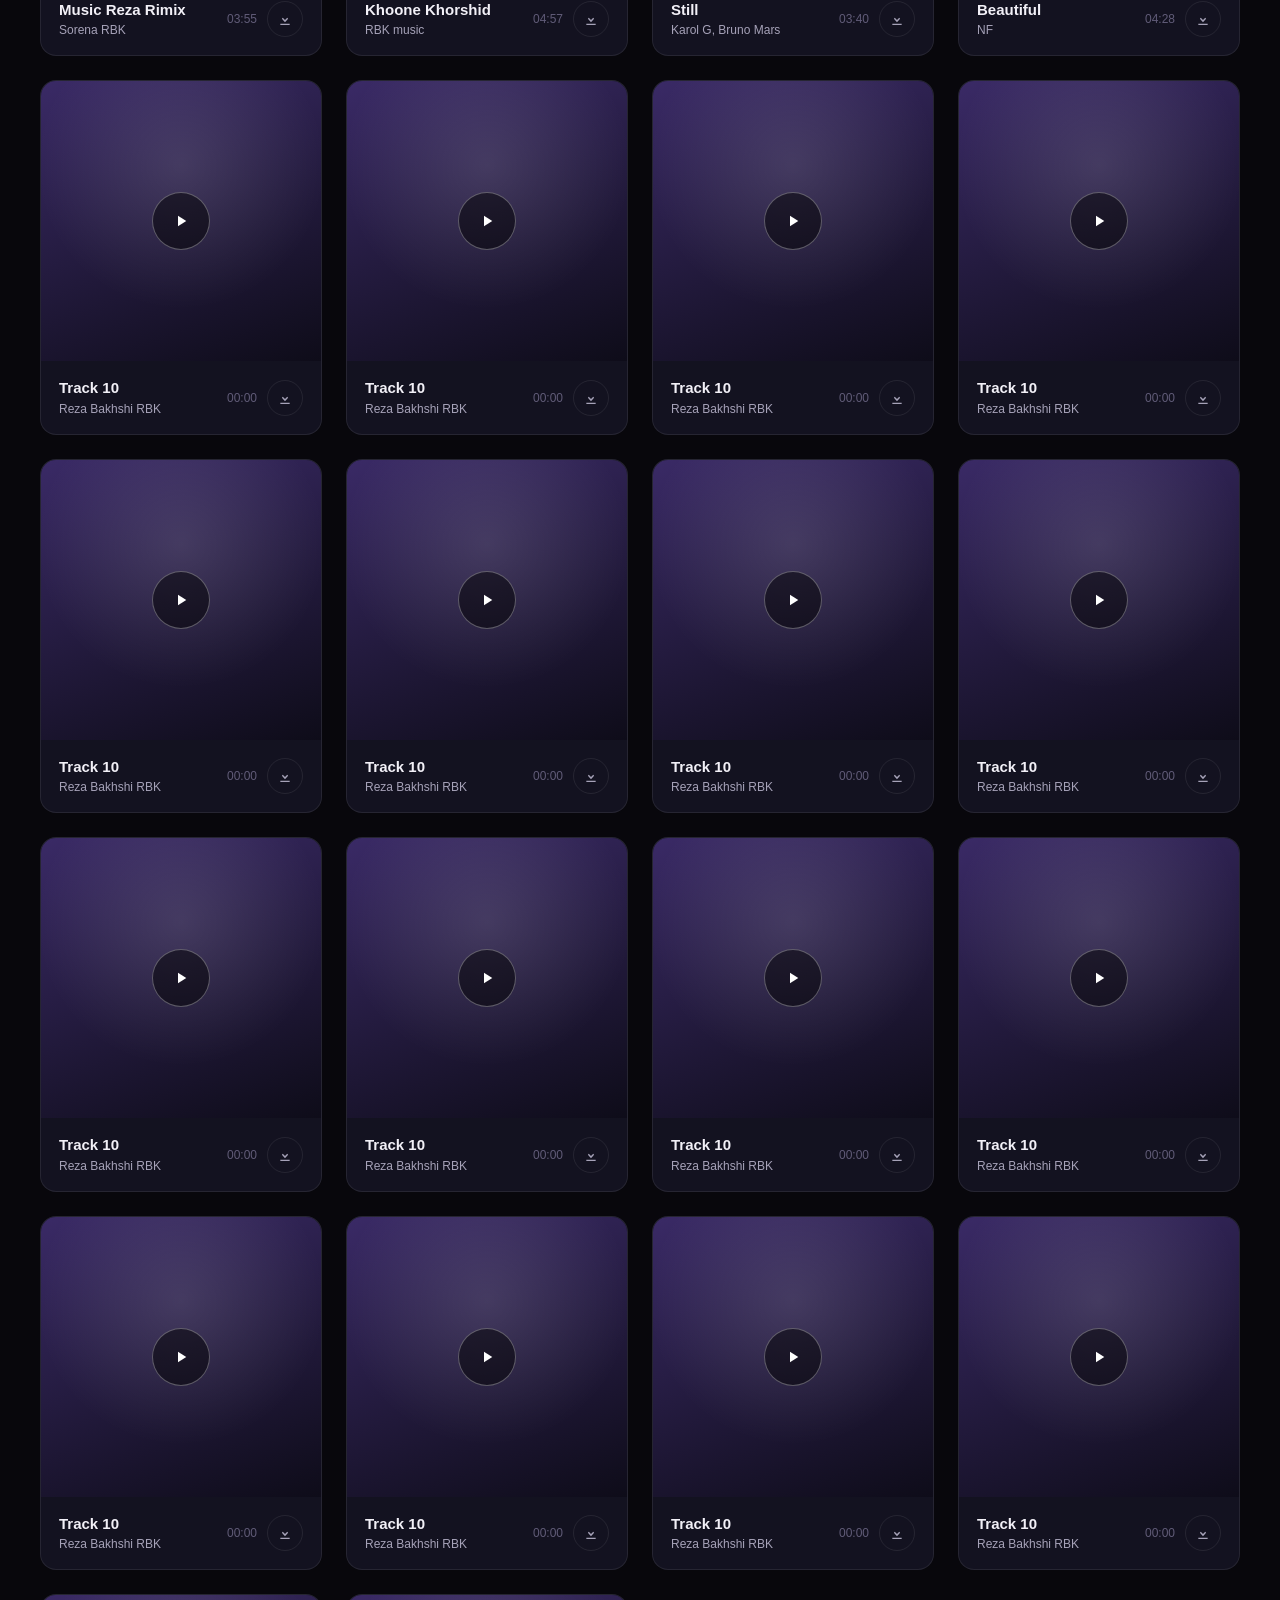
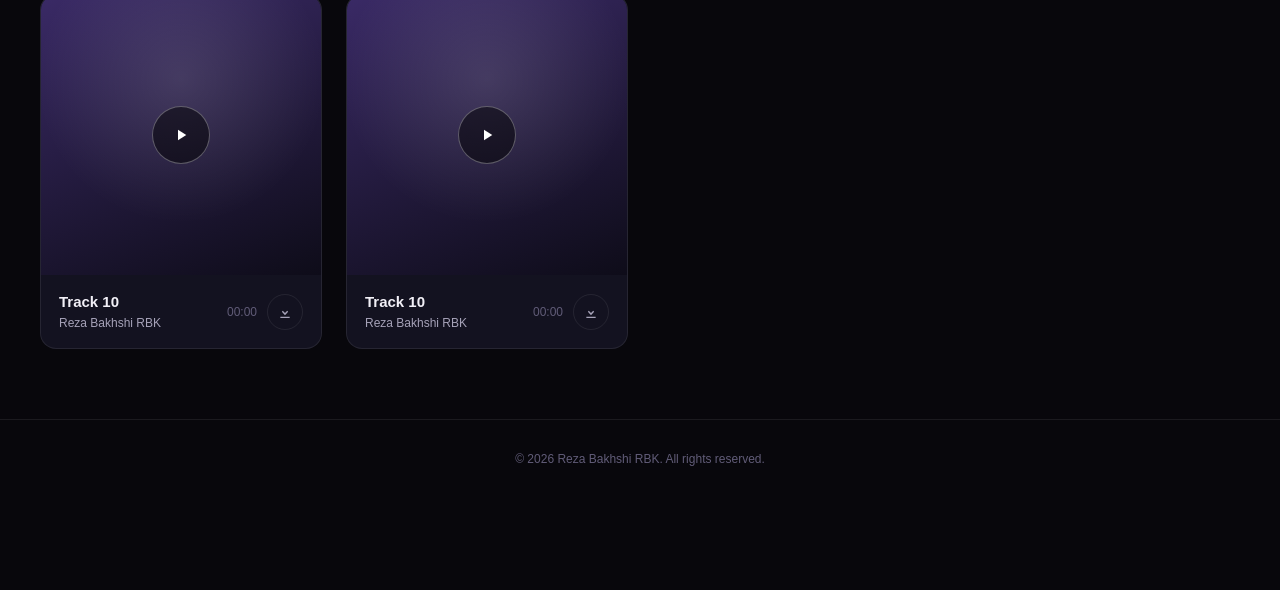
==== commit 235f0cb1: "Update music.html" ====
--- a/music.html
+++ b/music.html
@@ -102,7 +102,6 @@
 const burger = document.getElementById('burger');
 const navLinks = document.getElementById('navLinks');
 burger.addEventListener('click', () => navLinks.classList.toggle('open'));
-
 
 const CATEGORIES = [
   { key: "all", label: "همه" },
@@ -183,7 +182,7 @@
   {title: "Khoone Khorshid", 
    artist: "RBK music", 
    src: "https://reza-board.reza-bakhshi-srbk.workers.dev/download/CQACAgQAAxkBAAPvanbLJpE9bfIzAfInEYgxQl5_TqEAAmITAALqKVFSp7uJjwSz7tk9BA/music/file_296.mp3", 
-   cover: "", cover1:"#7047c9", cover2:"#171226", 
+   cover: "https://search.eitaa.com/?url=https://reza-board.reza-bakhshi-srbk.workers.dev/download/AgACAgQAAxkBAAIBD2p4XF2RLHp3vT_6yjXYeGJL4In1AAI8D2sbqgjAU6F5dwp6FJ0oAQADAgADeQADPQQ/photos/file_345.jpg", cover1:"#7047c9", cover2:"#171226", 
    duration: "04:57", 
    category: "remix" },
   {title: "Still", 
@@ -198,7 +197,25 @@
    cover: "https://reza-board.reza-bakhshi-srbk.workers.dev/download/AgACAgQAAxkBAAP9aneLLd1EMSq_nT7H4RME37v-AikAApAQaxuqCLhTGIku_hkmjE4BAAMCAAN5AAM9BA/photos/file_325.jpg", cover1:"#3a2a66", cover2:"#0e0c19", 
    duration: "04:28", 
    category: "english" },
-  { title: "Track 10",  artist: "Reza Bakhshi RBK", src: "", cover: "", cover1:"#3a2a66", cover2:"#0e0c19", duration: "00:00", category: "remix" }
+  { title: "Track 10",  artist: "Reza Bakhshi RBK", src: "", cover: "", cover1:"#3a2a66", cover2:"#0e0c19", duration: "00:00", category: "remix" },
+ 
+	{ title: "Track 10",  artist: "Reza Bakhshi RBK", src: "", cover: "", cover1:"#3a2a66", cover2:"#0e0c19", duration: "00:00", category: "remix" },
+	{ title: "Track 10",  artist: "Reza Bakhshi RBK", src: "", cover: "", cover1:"#3a2a66", cover2:"#0e0c19", duration: "00:00", category: "remix" },
+	{ title: "Track 10",  artist: "Reza Bakhshi RBK", src: "", cover: "", cover1:"#3a2a66", cover2:"#0e0c19", duration: "00:00", category: "remix" },
+	{ title: "Track 10",  artist: "Reza Bakhshi RBK", src: "", cover: "", cover1:"#3a2a66", cover2:"#0e0c19", duration: "00:00", category: "remix" },
+	{ title: "Track 10",  artist: "Reza Bakhshi RBK", src: "", cover: "", cover1:"#3a2a66", cover2:"#0e0c19", duration: "00:00", category: "remix" },
+	{ title: "Track 10",  artist: "Reza Bakhshi RBK", src: "", cover: "", cover1:"#3a2a66", cover2:"#0e0c19", duration: "00:00", category: "remix" },
+	{ title: "Track 10",  artist: "Reza Bakhshi RBK", src: "", cover: "", cover1:"#3a2a66", cover2:"#0e0c19", duration: "00:00", category: "remix" },
+	{ title: "Track 10",  artist: "Reza Bakhshi RBK", src: "", cover: "", cover1:"#3a2a66", cover2:"#0e0c19", duration: "00:00", category: "remix" },
+	{ title: "Track 10",  artist: "Reza Bakhshi RBK", src: "", cover: "", cover1:"#3a2a66", cover2:"#0e0c19", duration: "00:00", category: "remix" },
+	{ title: "Track 10",  artist: "Reza Bakhshi RBK", src: "", cover: "", cover1:"#3a2a66", cover2:"#0e0c19", duration: "00:00", category: "remix" },
+	{ title: "Track 10",  artist: "Reza Bakhshi RBK", src: "", cover: "", cover1:"#3a2a66", cover2:"#0e0c19", duration: "00:00", category: "remix" },
+	{ title: "Track 10",  artist: "Reza Bakhshi RBK", src: "", cover: "", cover1:"#3a2a66", cover2:"#0e0c19", duration: "00:00", category: "remix" },
+	{ title: "Track 10",  artist: "Reza Bakhshi RBK", src: "", cover: "", cover1:"#3a2a66", cover2:"#0e0c19", duration: "00:00", category: "remix" },
+	{ title: "Track 10",  artist: "Reza Bakhshi RBK", src: "", cover: "", cover1:"#3a2a66", cover2:"#0e0c19", duration: "00:00", category: "remix" },
+	{ title: "Track 10",  artist: "Reza Bakhshi RBK", src: "", cover: "", cover1:"#3a2a66", cover2:"#0e0c19", duration: "00:00", category: "remix" },
+	{ title: "Track 10",  artist: "Reza Bakhshi RBK", src: "", cover: "", cover1:"#3a2a66", cover2:"#0e0c19", duration: "00:00", category: ["remix", "old"] },
+	{ title: "Track 10",  artist: "Reza Bakhshi RBK", src: "", cover: "", cover1:"#3a2a66", cover2:"#0e0c19", duration: "00:00", category: "remix" }
 ];
 
 
@@ -230,7 +247,7 @@
     card.innerHTML = `
       <div class="track-cover">
         ${t.cover ? `<img src="${t.cover}" alt="${t.title} cover">` : ''}
-        <div class="play-dot"><svg viewBox="0 0 24 24"><path d="M8 5v14l11-7z"/></svg></div>
+       <div class="play-dot" data-idx="${i}"><svg viewBox="0 0 24 24"><path d="M8 5v14l11-7z"/></svg></div>
       </div>
       <div class="track-info">
         <div>
@@ -270,6 +287,7 @@
 
 function playTrack(i){
   current = i;
+	updateCoverIcons();
   const t = TRACKS[i];
   document.getElementById('playerTitle').textContent = t.title;
   document.getElementById('playerArtist').textContent = t.artist || 'Reza Bakhshi RBK';
@@ -288,7 +306,14 @@
     ? '<svg viewBox="0 0 24 24"><path d="M6 5h4v14H6zm8 0h4v14h-4z"/></svg>'
     : '<svg viewBox="0 0 24 24"><path d="M8 5v14l11-7z"/></svg>';
 }
-
+function updateCoverIcons(){
+  document.querySelectorAll('.play-dot').forEach(dot => {
+    const isThisPlaying = Number(dot.dataset.idx) === current && audio && !audio.paused;
+    dot.innerHTML = isThisPlaying
+      ? '<svg viewBox="0 0 24 24"><path d="M6 5h4v14H6zm8 0h4v14h-4z"/></svg>'
+      : '<svg viewBox="0 0 24 24"><path d="M8 5v14l11-7z"/></svg>';
+  });
+}
 playBtn.addEventListener('click', () => {
   if (!audio.src){ playTrack(current); return; }
   if (audio.paused){ audio.play(); setPlayIcon(true); }
@@ -309,7 +334,9 @@
 });
 volume.addEventListener('input', () => audio.volume = volume.value);
 audio.volume = 0.8;
-
+audio.addEventListener('play', updateCoverIcons);
+audio.addEventListener('pause', updateCoverIcons);
+audio.addEventListener('ended', updateCoverIcons);
 heartBtn.addEventListener('click', () => {
   liked = !liked;
   heartBtn.textContent = liked ? '♥' : '♡';
--- a/style.css
+++ b/style.css
@@ -29,7 +29,7 @@
 a{color:inherit;text-decoration:none;}
 ::selection{background:var(--violet);color:#fff;}
 
-/* ambient glow background */
+
 .ambient{
   position:fixed;inset:0;z-index:0;pointer-events:none;
   background:
@@ -37,7 +37,7 @@
     radial-gradient(500px 400px at 15% 60%, rgba(155,92,255,0.08), transparent 60%);
 }
 
-/* ===== NAV ===== */
+
 header{
   position:sticky;top:0;z-index:50;
   display:flex;align-items:center;justify-content:space-between;
@@ -80,7 +80,7 @@
   nav.links .mobile-socials{display:none;}
 }
 
-/* ===== HERO ===== */
+
 .hero{
   position:relative;z-index:1;
   display:grid;grid-template-columns:1fr 1fr;gap:20px;
@@ -96,7 +96,7 @@
 .hero-copy h1 span{color:var(--violet);}
 .hero-copy .role{color:var(--text-dim);font-size:15px;letter-spacing:3px;margin:18px 0 34px;}
 
-/* ===== BUTTONS (bigger) ===== */
+
 .btn{
   display:inline-flex;align-items:center;gap:12px;
   padding:18px 34px;border-radius:999px;border:1px solid var(--violet);
@@ -138,7 +138,7 @@
   .now-playing{position:static;margin:0 auto;width:min(230px,100%);}
 }
 
-/* ===== PAGE HEADER (for library pages) ===== */
+
 .page-hero{
   position:relative;z-index:1;padding:60px 40px 20px;text-align:center;
 }
@@ -152,7 +152,7 @@
 .back-link:hover{color:#fff;}
 .back-link svg{width:14px;height:14px;fill:currentColor;}
 
-/* ===== SECTION HEADS ===== */
+
 .section{position:relative;z-index:1;padding:70px 40px;}
 @media (max-width:900px){
   .section{padding:44px 20px;}
@@ -164,7 +164,7 @@
 
 .section-footer{display:flex;justify-content:center;margin-top:40px;}
 
-/* ===== RELEASES / TRACK GRID ===== */
+
 .track-grid{display:grid;grid-template-columns:repeat(auto-fill,minmax(230px,1fr));gap:24px;}
 
 .cat-tabs{display:flex;gap:12px;flex-wrap:wrap;margin-bottom:32px;}
@@ -202,7 +202,6 @@
   .play-dot svg{width:22px;height:22px;}
 }
 
-/* ===== ABOUT ===== */
 .about-wrap{display:grid;grid-template-columns:1fr 1fr;gap:50px;align-items:center;}
 .about-wrap .eyebrow{color:var(--violet-soft);font-size:12px;letter-spacing:3px;margin-bottom:14px;}
 .about-wrap p{color:var(--text-dim);font-size:15px;max-width:480px;margin-bottom:26px;}
@@ -215,7 +214,7 @@
 .about-art img{width:55%;filter:drop-shadow(0 0 40px rgba(155,92,255,0.3));}
 @media (max-width:900px){.about-wrap{grid-template-columns:1fr;}}
 
-/* ===== VIDEOS ===== */
+
 .video-grid{display:grid;grid-template-columns:repeat(auto-fill,minmax(260px,1fr));gap:24px;}
 .video-card{border:1px solid var(--line);border-radius:16px;overflow:hidden;background:var(--bg-card);}
 .video-card .frame-wrap{position:relative;aspect-ratio:9/16;background:#000;}
@@ -236,7 +235,7 @@
   .dl-btn svg{width:18px;height:18px;}
 }
 
-/* ===== CONTACT ===== */
+
 .contact-wrap{display:grid;grid-template-columns:1fr 1fr;gap:50px;}
 .contact-wrap form{display:flex;flex-direction:column;gap:14px;}
 .contact-wrap input,.contact-wrap textarea{
@@ -265,7 +264,6 @@
   border-top:1px solid var(--line);
 }
 
-/* ===== STICKY PLAYER ===== */
 .player{
   position:fixed;bottom:0;left:0;right:0;z-index:60;height:80px;
   background:rgba(10,9,15,0.9);backdrop-filter:blur(16px);
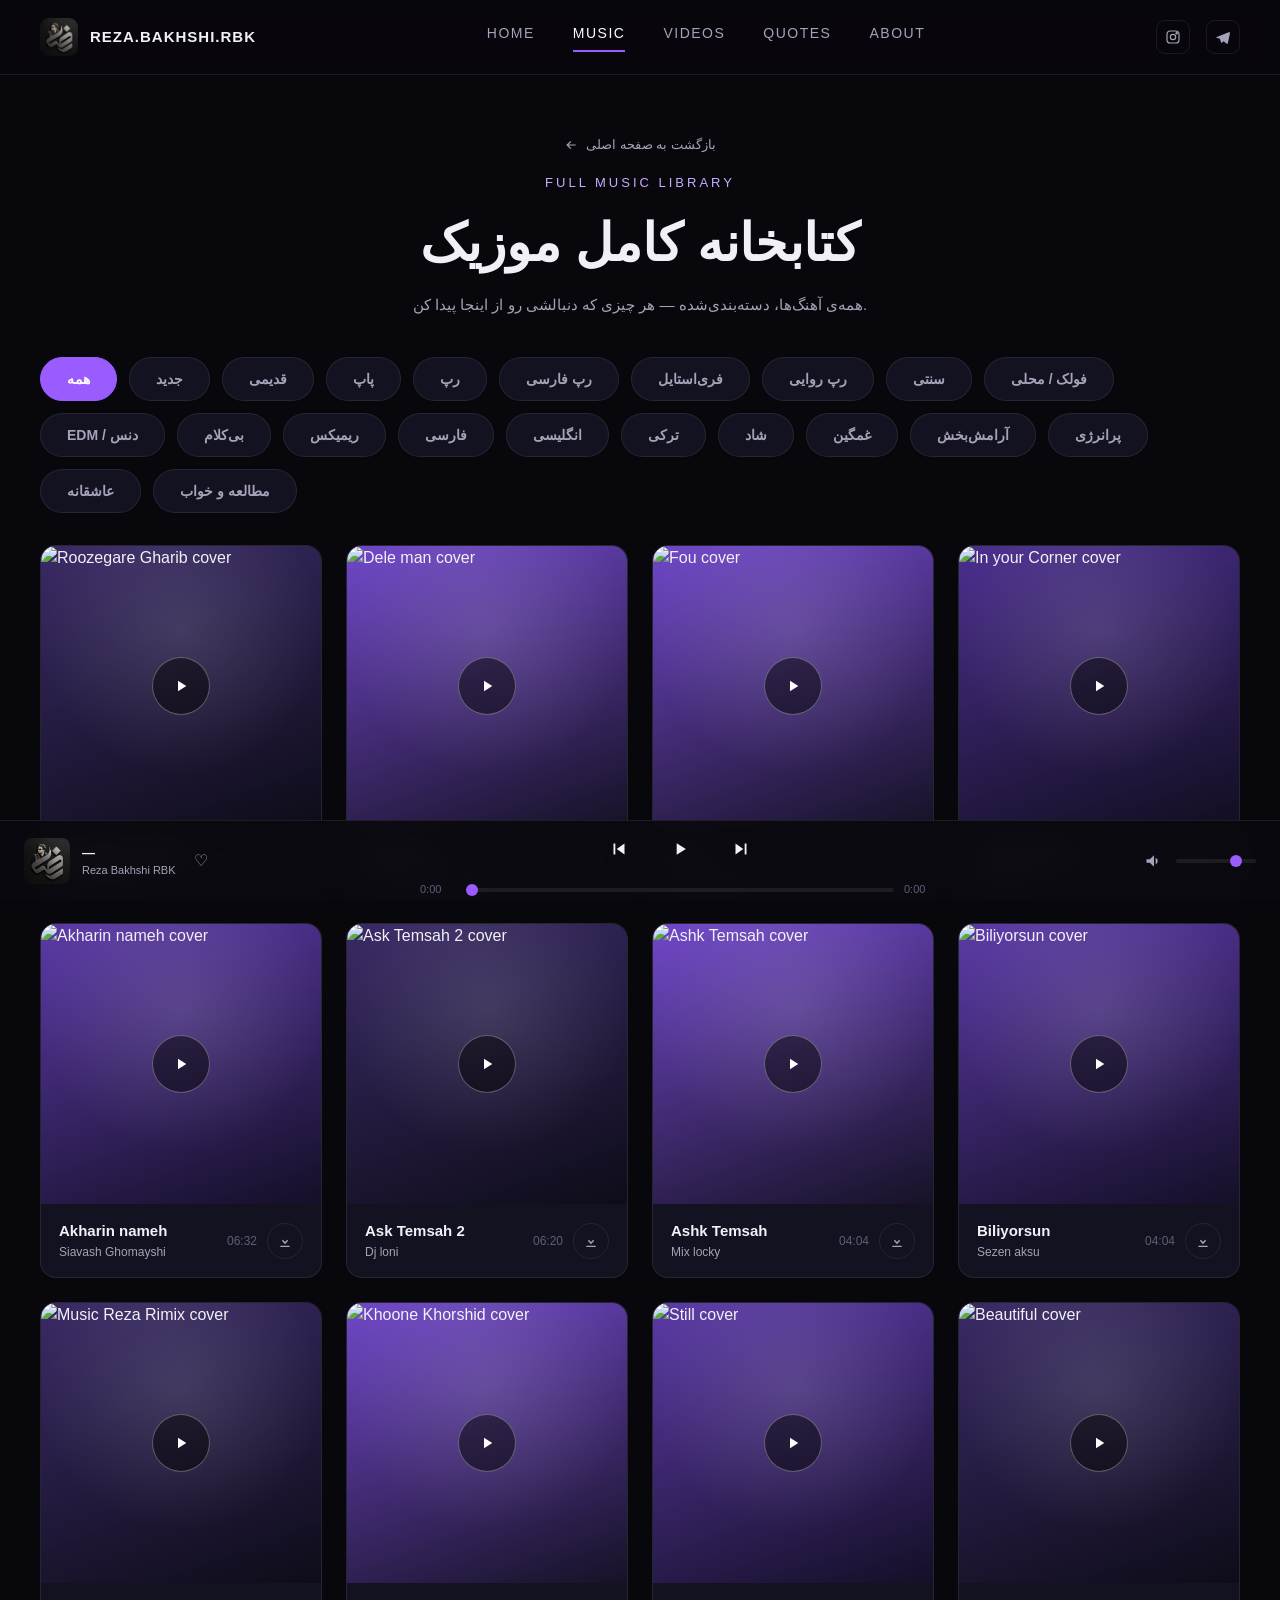
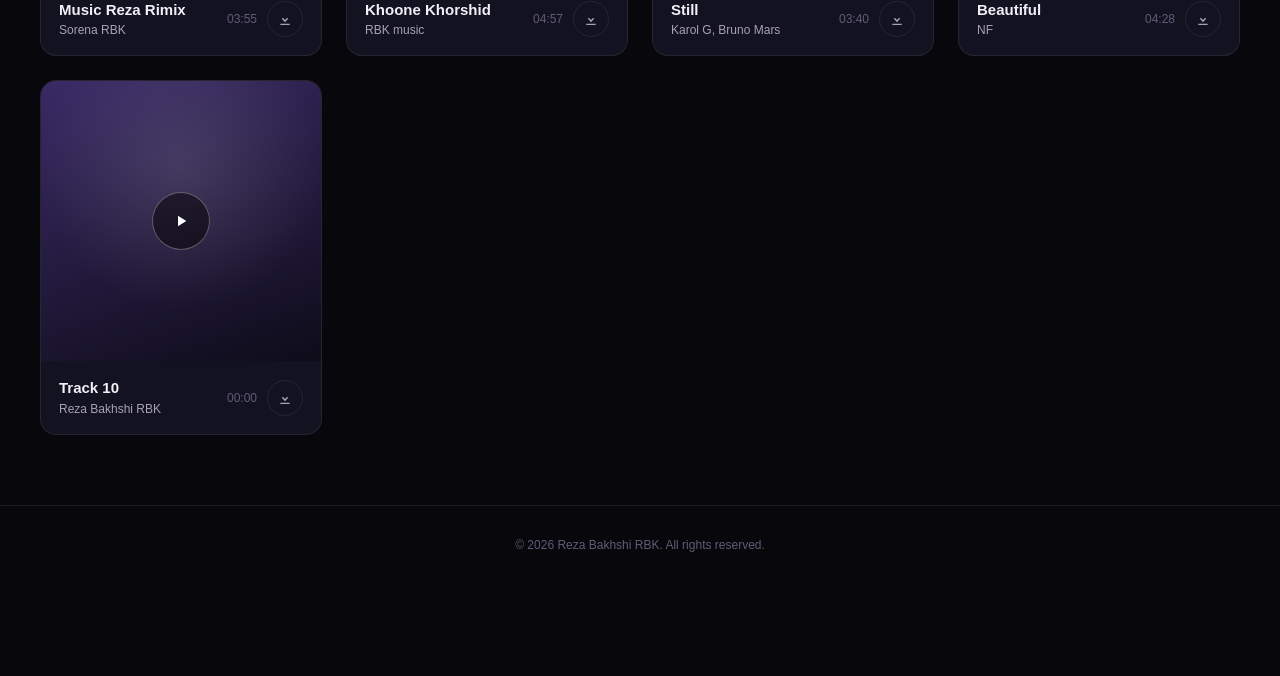
==== commit 2f88afcc: "Update music.html" ====
--- a/music.html
+++ b/music.html
@@ -197,25 +197,7 @@
    cover: "https://reza-board.reza-bakhshi-srbk.workers.dev/download/AgACAgQAAxkBAAP9aneLLd1EMSq_nT7H4RME37v-AikAApAQaxuqCLhTGIku_hkmjE4BAAMCAAN5AAM9BA/photos/file_325.jpg", cover1:"#3a2a66", cover2:"#0e0c19", 
    duration: "04:28", 
    category: "english" },
-  { title: "Track 10",  artist: "Reza Bakhshi RBK", src: "", cover: "", cover1:"#3a2a66", cover2:"#0e0c19", duration: "00:00", category: "remix" },
- 
-	{ title: "Track 10",  artist: "Reza Bakhshi RBK", src: "", cover: "", cover1:"#3a2a66", cover2:"#0e0c19", duration: "00:00", category: "remix" },
-	{ title: "Track 10",  artist: "Reza Bakhshi RBK", src: "", cover: "", cover1:"#3a2a66", cover2:"#0e0c19", duration: "00:00", category: "remix" },
-	{ title: "Track 10",  artist: "Reza Bakhshi RBK", src: "", cover: "", cover1:"#3a2a66", cover2:"#0e0c19", duration: "00:00", category: "remix" },
-	{ title: "Track 10",  artist: "Reza Bakhshi RBK", src: "", cover: "", cover1:"#3a2a66", cover2:"#0e0c19", duration: "00:00", category: "remix" },
-	{ title: "Track 10",  artist: "Reza Bakhshi RBK", src: "", cover: "", cover1:"#3a2a66", cover2:"#0e0c19", duration: "00:00", category: "remix" },
-	{ title: "Track 10",  artist: "Reza Bakhshi RBK", src: "", cover: "", cover1:"#3a2a66", cover2:"#0e0c19", duration: "00:00", category: "remix" },
-	{ title: "Track 10",  artist: "Reza Bakhshi RBK", src: "", cover: "", cover1:"#3a2a66", cover2:"#0e0c19", duration: "00:00", category: "remix" },
-	{ title: "Track 10",  artist: "Reza Bakhshi RBK", src: "", cover: "", cover1:"#3a2a66", cover2:"#0e0c19", duration: "00:00", category: "remix" },
-	{ title: "Track 10",  artist: "Reza Bakhshi RBK", src: "", cover: "", cover1:"#3a2a66", cover2:"#0e0c19", duration: "00:00", category: "remix" },
-	{ title: "Track 10",  artist: "Reza Bakhshi RBK", src: "", cover: "", cover1:"#3a2a66", cover2:"#0e0c19", duration: "00:00", category: "remix" },
-	{ title: "Track 10",  artist: "Reza Bakhshi RBK", src: "", cover: "", cover1:"#3a2a66", cover2:"#0e0c19", duration: "00:00", category: "remix" },
-	{ title: "Track 10",  artist: "Reza Bakhshi RBK", src: "", cover: "", cover1:"#3a2a66", cover2:"#0e0c19", duration: "00:00", category: "remix" },
-	{ title: "Track 10",  artist: "Reza Bakhshi RBK", src: "", cover: "", cover1:"#3a2a66", cover2:"#0e0c19", duration: "00:00", category: "remix" },
-	{ title: "Track 10",  artist: "Reza Bakhshi RBK", src: "", cover: "", cover1:"#3a2a66", cover2:"#0e0c19", duration: "00:00", category: "remix" },
-	{ title: "Track 10",  artist: "Reza Bakhshi RBK", src: "", cover: "", cover1:"#3a2a66", cover2:"#0e0c19", duration: "00:00", category: "remix" },
-	{ title: "Track 10",  artist: "Reza Bakhshi RBK", src: "", cover: "", cover1:"#3a2a66", cover2:"#0e0c19", duration: "00:00", category: ["remix", "old"] },
-	{ title: "Track 10",  artist: "Reza Bakhshi RBK", src: "", cover: "", cover1:"#3a2a66", cover2:"#0e0c19", duration: "00:00", category: "remix" }
+  { title: "Track 10",  artist: "Reza Bakhshi RBK", src: "", cover: "", cover1:"#3a2a66", cover2:"#0e0c19", duration: "00:00", category: "remix" }
 ];
 
 
--- a/style.css
+++ b/style.css
@@ -28,15 +28,12 @@
 }
 a{color:inherit;text-decoration:none;}
 ::selection{background:var(--violet);color:#fff;}
-
-
-.ambient{
+ambient{
   position:fixed;inset:0;z-index:0;pointer-events:none;
   background:
     radial-gradient(650px 500px at 78% 8%, rgba(155,92,255,0.16), transparent 60%),
     radial-gradient(500px 400px at 15% 60%, rgba(155,92,255,0.08), transparent 60%);
 }
-
 
 header{
   position:sticky;top:0;z-index:50;
@@ -80,7 +77,6 @@
   nav.links .mobile-socials{display:none;}
 }
 
-
 .hero{
   position:relative;z-index:1;
   display:grid;grid-template-columns:1fr 1fr;gap:20px;
@@ -138,7 +134,6 @@
   .now-playing{position:static;margin:0 auto;width:min(230px,100%);}
 }
 
-
 .page-hero{
   position:relative;z-index:1;padding:60px 40px 20px;text-align:center;
 }
@@ -152,7 +147,6 @@
 .back-link:hover{color:#fff;}
 .back-link svg{width:14px;height:14px;fill:currentColor;}
 
-
 .section{position:relative;z-index:1;padding:70px 40px;}
 @media (max-width:900px){
   .section{padding:44px 20px;}
@@ -201,6 +195,7 @@
   .play-dot{width:66px;height:66px;background:rgba(0,0,0,0.65);}
   .play-dot svg{width:22px;height:22px;}
 }
+
 
 .about-wrap{display:grid;grid-template-columns:1fr 1fr;gap:50px;align-items:center;}
 .about-wrap .eyebrow{color:var(--violet-soft);font-size:12px;letter-spacing:3px;margin-bottom:14px;}
@@ -235,7 +230,6 @@
   .dl-btn svg{width:18px;height:18px;}
 }
 
-
 .contact-wrap{display:grid;grid-template-columns:1fr 1fr;gap:50px;}
 .contact-wrap form{display:flex;flex-direction:column;gap:14px;}
 .contact-wrap input,.contact-wrap textarea{
@@ -263,6 +257,7 @@
   position:relative;z-index:1;text-align:center;padding:30px;color:var(--text-faint);font-size:12px;
   border-top:1px solid var(--line);
 }
+
 
 .player{
   position:fixed;bottom:0;left:0;right:0;z-index:60;height:80px;
